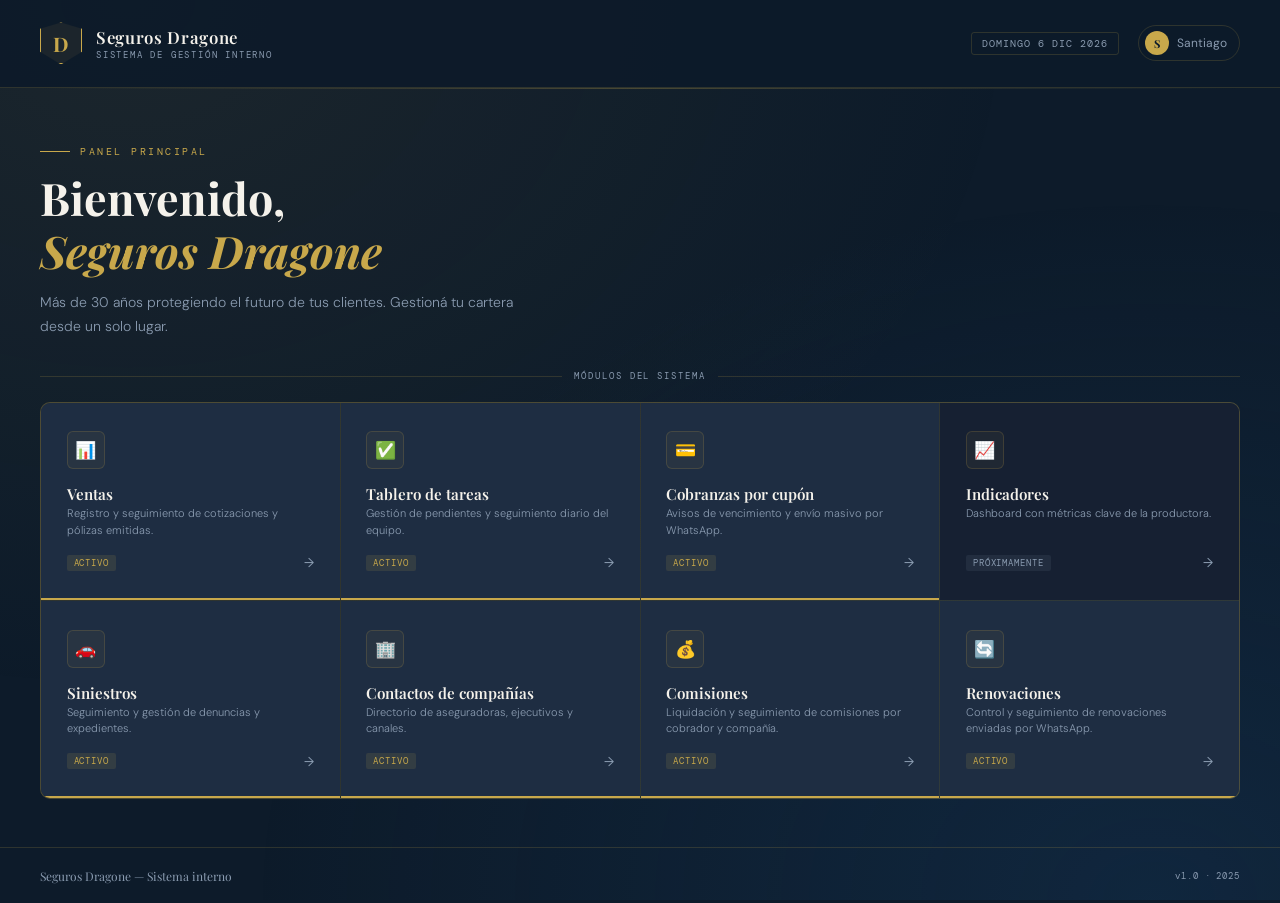
==== index.html @ 56fe0340 "Update index.html" ====
<!DOCTYPE html>
<html lang="es">
<head>
<meta charset="UTF-8">
<meta name="viewport" content="width=device-width, initial-scale=1.0">
<title>Seguros Dragone — Sistema de Gestión</title>
<link href="https://fonts.googleapis.com/css2?family=Playfair+Display:ital,wght@0,400;0,600;0,700;1,400&family=DM+Sans:wght@300;400;500&family=DM+Mono:wght@400;500&display=swap" rel="stylesheet">
<style>
  :root {
    --navy:    #0d1b2a;
    --navy2:   #162032;
    --navy3:   #1e2d42;
    --blue:    #1a4a7a;
    --gold:    #c8a84b;
    --gold2:   #e8c96b;
    --white:   #f5f2eb;
    --muted:   #8a9bb0;
    --border:  rgba(200,168,75,0.18);
    --serif:   'Playfair Display', Georgia, serif;
    --sans:    'DM Sans', sans-serif;
    --mono:    'DM Mono', monospace;
  }
  * { box-sizing: border-box; margin: 0; padding: 0; }
  body { background: var(--navy); color: var(--white); font-family: var(--sans); min-height: 100vh; overflow-x: hidden; }
  body::before {
    content: ''; position: fixed; inset: 0;
    background: radial-gradient(ellipse at 10% 0%, rgba(200,168,75,0.08) 0%, transparent 55%), radial-gradient(ellipse at 90% 100%, rgba(26,74,122,0.25) 0%, transparent 55%);
    pointer-events: none; z-index: 0;
  }
  header {
    position: relative; z-index: 10;
    padding: 1.4rem 2.5rem;
    border-bottom: 1px solid var(--border);
    display: flex; align-items: center; justify-content: space-between;
    background: rgba(13,27,42,0.95);
  }
  .brand { display: flex; align-items: center; gap: 14px; }
  .brand-shield {
    width: 42px; height: 42px;
    border: 1.5px solid var(--gold);
    clip-path: polygon(50% 0%, 100% 15%, 100% 70%, 50% 100%, 0% 70%, 0% 15%);
    background: rgba(200,168,75,0.08);
    display: flex; align-items: center; justify-content: center;
    font-family: var(--serif); font-size: 20px; font-weight: 700; color: var(--gold);
  }
  .brand-text h1 { font-family: var(--serif); font-size: 1.05rem; font-weight: 600; letter-spacing: 0.04em; color: var(--white); }
  .brand-text span { font-family: var(--mono); font-size: 9px; color: var(--muted); letter-spacing: 0.2em; text-transform: uppercase; display: block; margin-top: 1px; }
  .header-right { display: flex; align-items: center; gap: 1.2rem; }
  .date-tag { font-family: var(--mono); font-size: 10px; color: var(--muted); letter-spacing: 0.1em; border: 1px solid var(--border); padding: 4px 10px; border-radius: 3px; }
  .user-pill { display: flex; align-items: center; gap: 8px; padding: 5px 12px 5px 6px; border: 1px solid var(--border); border-radius: 20px; font-size: 12px; color: var(--muted); }
  .user-avatar { width: 24px; height: 24px; border-radius: 50%; background: var(--gold); color: var(--navy); font-family: var(--serif); font-size: 11px; font-weight: 700; display: flex; align-items: center; justify-content: center; }
  .divider { position: relative; z-index: 1; height: 1px; margin: 0 2.5rem; background: linear-gradient(90deg, transparent, var(--gold), transparent); opacity: 0.3; }
  .hero { position: relative; z-index: 1; padding: 3.5rem 2.5rem 2rem; }
  .hero-eyebrow { font-family: var(--mono); font-size: 10px; letter-spacing: 0.25em; text-transform: uppercase; color: var(--gold); margin-bottom: 0.8rem; display: flex; align-items: center; gap: 10px; }
  .hero-eyebrow::before { content: ''; display: inline-block; width: 30px; height: 1px; background: var(--gold); }
  .hero h2 { font-family: var(--serif); font-size: clamp(1.8rem, 3.5vw, 2.8rem); font-weight: 700; line-height: 1.2; color: var(--white); margin-bottom: 0.8rem; }
  .hero h2 em { font-style: italic; color: var(--gold); }
  .hero p { font-size: 14px; color: var(--muted); font-weight: 300; line-height: 1.7; max-width: 480px; }
  .stats-row { position: relative; z-index: 1; padding: 0 2.5rem 2.5rem; display: flex; gap: 2.5rem; align-items: center; }
  .stat { display: flex; align-items: baseline; gap: 6px; }
  .stat-val { font-family: var(--serif); font-size: 1.9rem; font-weight: 600; color: var(--gold); }
  .stat-lbl { font-size: 11px; color: var(--muted); font-weight: 300; }
  .stat-sep { width: 1px; height: 28px; background: var(--border); }
  .modules-wrap { position: relative; z-index: 1; padding: 0 2.5rem 3rem; }
  .section-bar { display: flex; align-items: center; gap: 12px; margin-bottom: 1.2rem; }
  .section-bar-line { flex: 1; height: 1px; background: var(--border); }
  .section-bar-label { font-family: var(--mono); font-size: 9px; letter-spacing: 0.22em; text-transform: uppercase; color: var(--muted); }
  .modules-grid { display: grid; grid-template-columns: repeat(4, 1fr); gap: 1px; background: var(--border); border: 1px solid var(--border); border-radius: 10px; overflow: hidden; }
  .mod { background: var(--navy2); padding: 1.8rem 1.6rem; text-decoration: none; color: inherit; display: flex; flex-direction: column; gap: 1rem; transition: background 0.2s; position: relative; overflow: hidden; cursor: pointer; animation: rise 0.5s ease both; }
  .mod:nth-child(1){animation-delay:.04s}.mod:nth-child(2){animation-delay:.09s}.mod:nth-child(3){animation-delay:.14s}.mod:nth-child(4){animation-delay:.19s}.mod:nth-child(5){animation-delay:.24s}.mod:nth-child(6){animation-delay:.29s}.mod:nth-child(7){animation-delay:.34s}.mod:nth-child(8){animation-delay:.39s}
  @keyframes rise { from{opacity:0;transform:translateY(14px)} to{opacity:1;transform:translateY(0)} }
  .mod::after { content:''; position:absolute; bottom:0; left:0; right:0; height:2px; background:var(--gold); transform:scaleX(0); transform-origin:left; transition:transform 0.22s ease; }
  .mod:hover { background: var(--navy3); }
  .mod:hover::after { transform: scaleX(1); }
  .mod.ready { background: var(--navy3); }
  .mod.ready::after { transform: scaleX(1); }
  .mod.soon { opacity: 0.5; cursor: default; }
  .mod.soon:hover { background: var(--navy2); }
  .mod.soon::after { display: none; }
  .mod-icon { width: 38px; height: 38px; border: 1px solid var(--border); border-radius: 6px; background: rgba(200,168,75,0.06); display: flex; align-items: center; justify-content: center; font-size: 17px; }
  .mod-name { font-family: var(--serif); font-size: .95rem; font-weight: 600; color: var(--white); line-height: 1.3; }
  .mod-desc { font-size: 11px; color: var(--muted); font-weight: 300; line-height: 1.5; }
  .mod-foot { display: flex; align-items: center; justify-content: space-between; margin-top: auto; }
  .mod-badge { font-family: var(--mono); font-size: 9px; letter-spacing: 0.1em; text-transform: uppercase; padding: 2px 7px; border-radius: 2px; }
  .badge-live { background: rgba(200,168,75,0.12); color: var(--gold); }
  .badge-soon { background: rgba(138,155,176,0.1); color: var(--muted); }
  .mod-arrow { font-size: 13px; color: var(--muted); transition: transform 0.18s, color 0.18s; }
  .mod:hover .mod-arrow { transform: translateX(4px); color: var(--gold); }
  footer { position: relative; z-index: 1; padding: 1.2rem 2.5rem; border-top: 1px solid var(--border); display: flex; align-items: center; justify-content: space-between; }
  .footer-brand { font-family: var(--serif); font-size: 12px; color: var(--muted); }
  .footer-ver { font-family: var(--mono); font-size: 9px; color: var(--muted); letter-spacing:.1em; }
  @media(max-width:900px){ header,.hero,.stats-row,.modules-wrap,footer{padding-left:1.2rem;padding-right:1.2rem;} .modules-grid{grid-template-columns:repeat(2,1fr);} }
  @media(max-width:500px){ .modules-grid{grid-template-columns:1fr;} .stats-row{flex-wrap:wrap;gap:1rem;} }
</style>
</head>
<body>

<header>
  <div class="brand">
    <div class="brand-shield">D</div>
    <div class="brand-text">
      <h1>Seguros Dragone</h1>
      <span>Sistema de gestión interno</span>
    </div>
  </div>
  <div class="header-right">
    <span class="date-tag" id="fecha-hoy"></span>
    <div class="user-pill">
      <div class="user-avatar">S</div>
      Santiago
    </div>
  </div>
</header>

<div class="divider"></div>

<div class="hero">
  <div class="hero-eyebrow">Panel principal</div>
  <h2>Bienvenido,<br><em>Seguros Dragone</em></h2>
  <p>Más de 30 años protegiendo el futuro de tus clientes. Gestioná tu cartera desde un solo lugar.</p>
</div>

<div class="modules-wrap">
  <div class="section-bar">
    <div class="section-bar-line"></div>
    <div class="section-bar-label">Módulos del sistema</div>
    <div class="section-bar-line"></div>
  </div>
  <div class="modules-grid">

   <a class="mod ready" href="ventas.html">
      <div class="mod-icon">📊</div>
      <div><div class="mod-name">Ventas</div><div class="mod-desc">Registro y seguimiento de cotizaciones y pólizas emitidas.</div></div>
      <div class="mod-foot"><span class="mod-badge badge-live">Activo</span><span class="mod-arrow">→</span></div>
    </a>

  <a class="mod ready" href="tareas.html">
      <div class="mod-icon">✅</div>
      <div><div class="mod-name">Tablero de tareas</div><div class="mod-desc">Gestión de pendientes y seguimiento diario del equipo.</div></div>
      <div class="mod-foot"><span class="mod-badge badge-live">Activo</span><span class="mod-arrow">→</span></div>
    </a>

    <a class="mod ready" href="gestion_polizas.html">
      <div class="mod-icon">💳</div>
      <div><div class="mod-name">Cobranzas por cupón</div><div class="mod-desc">Avisos de vencimiento y envío masivo por WhatsApp.</div></div>
      <div class="mod-foot"><span class="mod-badge badge-live">Activo</span><span class="mod-arrow">→</span></div>
    </a>

    <a class="mod soon" href="#">
      <div class="mod-icon">📈</div>
      <div><div class="mod-name">Indicadores</div><div class="mod-desc">Dashboard con métricas clave de la productora.</div></div>
      <div class="mod-foot"><span class="mod-badge badge-soon">Próximamente</span><span class="mod-arrow">→</span></div>
    </a>

    <a class="mod ready" href="siniestros.html">
  <div class="mod-icon">🚗</div>
  <div><div class="mod-name">Siniestros</div><div class="mod-desc">Seguimiento y gestión de denuncias y expedientes.</div></div>
  <div class="mod-foot"><span class="mod-badge badge-live">Activo</span><span class="mod-arrow">→</span></div>
</a>
      

    <a class="mod ready" href="contactos.html">
      <div class="mod-icon">🏢</div>
      <div><div class="mod-name">Contactos de compañías</div><div class="mod-desc">Directorio de aseguradoras, ejecutivos y canales.</div></div>
      <div class="mod-foot"><span class="mod-badge badge-live">Activo</span><span class="mod-arrow">→</span></div>
    </a>

   <a class="mod ready" href="comisiones.html">
      <div class="mod-icon">💰</div>
      <div><div class="mod-name">Comisiones</div><div class="mod-desc">Liquidación y seguimiento de comisiones por cobrador y compañía.</div></div>
      <div class="mod-foot"><span class="mod-badge badge-live">Activo</span><span class="mod-arrow">→</span></div>
    </a>

 <a class="mod ready" href="renovaciones.html">
      <div class="mod-icon">🔄</div>
      <div><div class="mod-name">Renovaciones</div><div class="mod-desc">Control y seguimiento de renovaciones enviadas por WhatsApp.</div></div>
      <div class="mod-foot"><span class="mod-badge badge-live">Activo</span><span class="mod-arrow">→</span></div>
    </a>

  </div>
</div>

<footer>
  <span class="footer-brand">Seguros Dragone — Sistema interno</span>
  <span class="footer-ver">v1.0 · 2025</span>
</footer>

<script>
  const d = new Date();
  const dias = ['Domingo','Lunes','Martes','Miércoles','Jueves','Viernes','Sábado'];
  const meses = ['ENE','FEB','MAR','ABR','MAY','JUN','JUL','AGO','SEP','OCT','NOV','DIC'];
  document.getElementById('fecha-hoy').textContent = dias[d.getDay()].toUpperCase() + ' ' + d.getDate() + ' ' + meses[d.getMonth()] + ' ' + d.getFullYear();
</script>
</body>
</html>
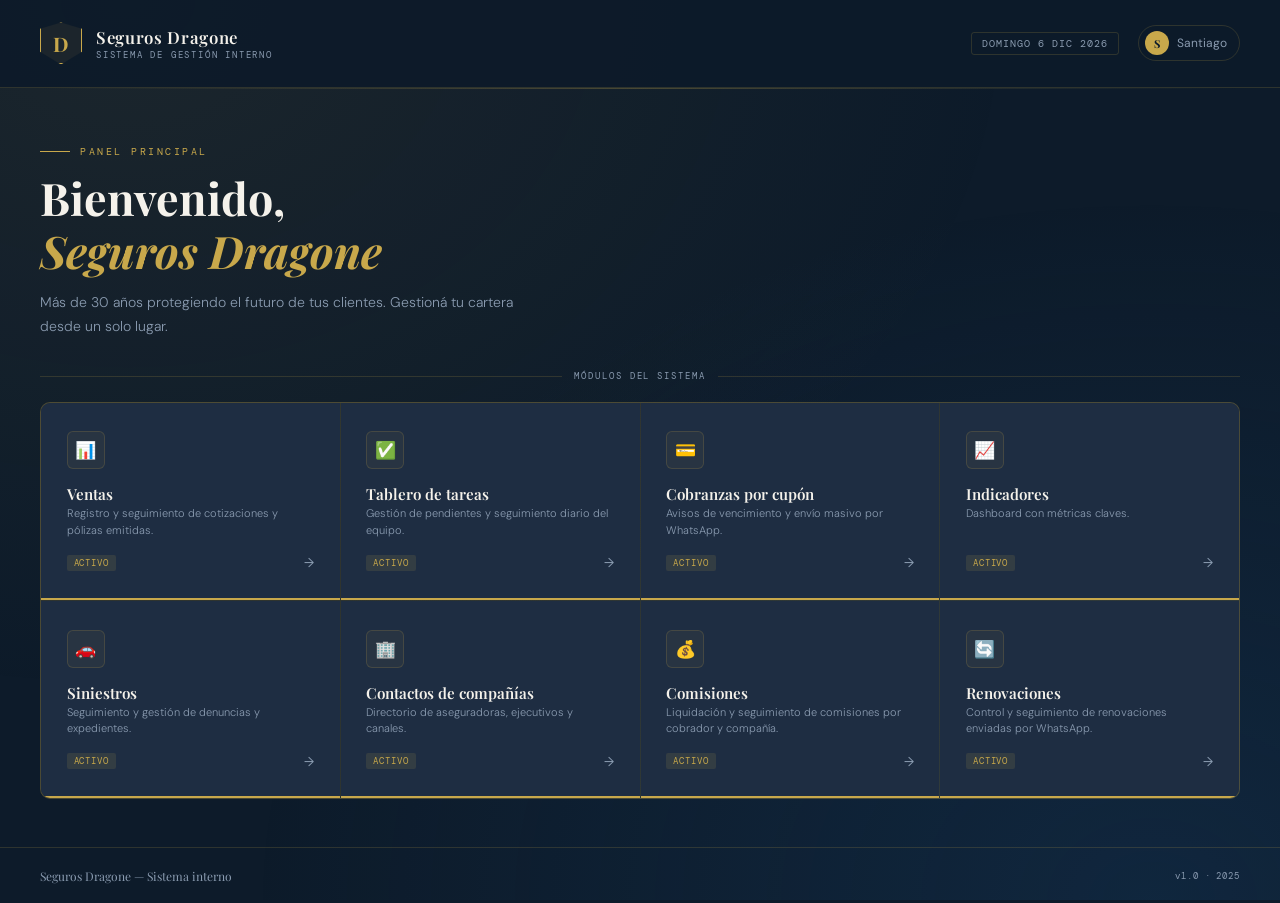
==== commit 2b62af7f: "Update index.html" ====
--- a/index.html
+++ b/index.html
@@ -146,11 +146,11 @@
       <div class="mod-foot"><span class="mod-badge badge-live">Activo</span><span class="mod-arrow">→</span></div>
     </a>
 
-    <a class="mod soon" href="#">
-      <div class="mod-icon">📈</div>
-      <div><div class="mod-name">Indicadores</div><div class="mod-desc">Dashboard con métricas clave de la productora.</div></div>
-      <div class="mod-foot"><span class="mod-badge badge-soon">Próximamente</span><span class="mod-arrow">→</span></div>
-    </a>
+    <a class="mod ready" href="indicadores.html">
+  <div class="mod-icon">📈</div>
+  <div><div class="mod-name">Indicadores</div><div class="mod-desc">Dashboard con métricas claves.</div></div>
+  <div class="mod-foot"><span class="mod-badge badge-live">Activo</span><span class="mod-arrow">→</span></div>
+</a>
 
     <a class="mod ready" href="siniestros.html">
   <div class="mod-icon">🚗</div>
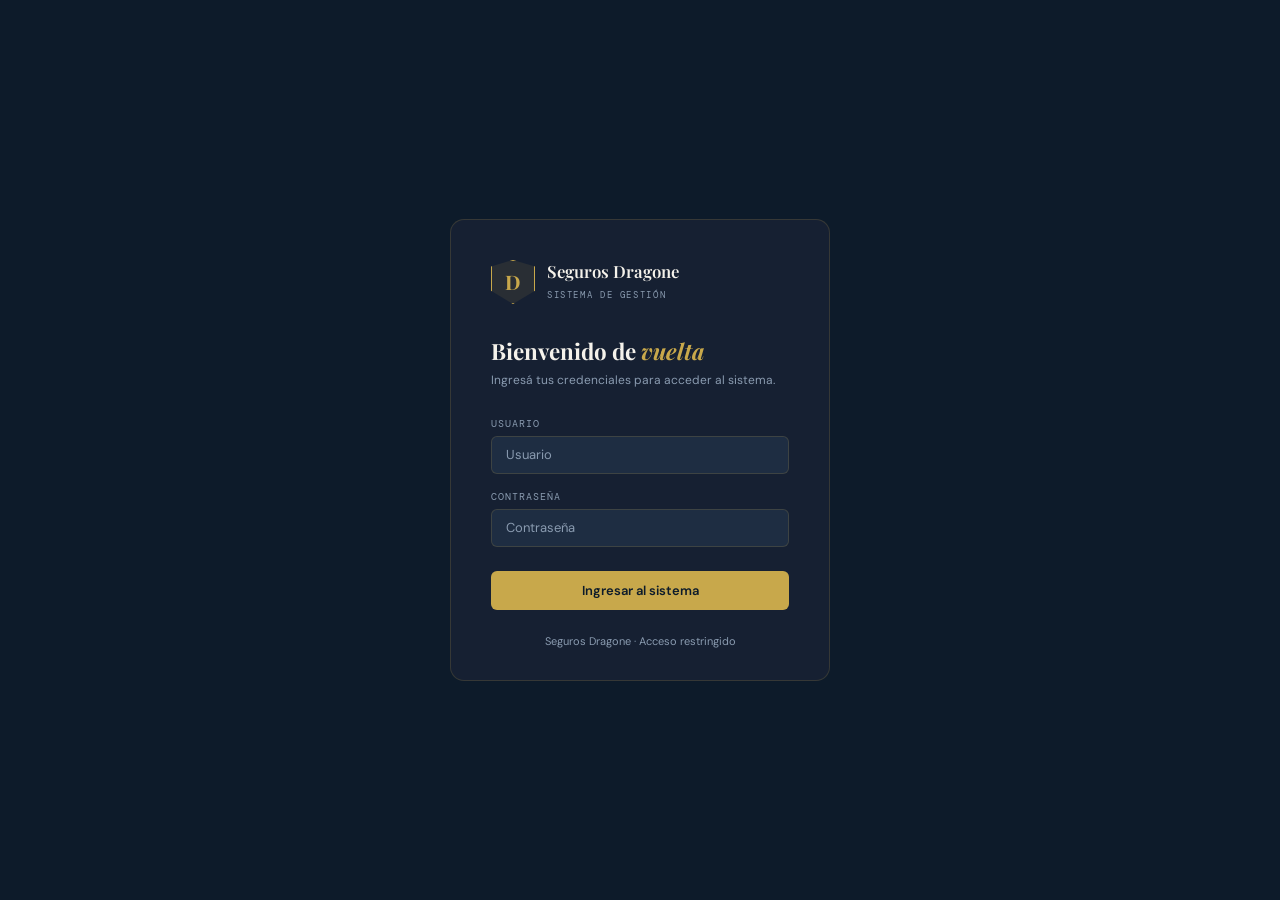
==== commit 5f08ac5f: "Add files via upload" ====
--- a/index.html
+++ b/index.html
@@ -7,189 +7,272 @@
 <link href="https://fonts.googleapis.com/css2?family=Playfair+Display:ital,wght@0,400;0,600;0,700;1,400&family=DM+Sans:wght@300;400;500&family=DM+Mono:wght@400;500&display=swap" rel="stylesheet">
 <style>
   :root {
-    --navy:    #0d1b2a;
-    --navy2:   #162032;
-    --navy3:   #1e2d42;
-    --blue:    #1a4a7a;
-    --gold:    #c8a84b;
-    --gold2:   #e8c96b;
-    --white:   #f5f2eb;
-    --muted:   #8a9bb0;
-    --border:  rgba(200,168,75,0.18);
-    --serif:   'Playfair Display', Georgia, serif;
-    --sans:    'DM Sans', sans-serif;
-    --mono:    'DM Mono', monospace;
-  }
-  * { box-sizing: border-box; margin: 0; padding: 0; }
-  body { background: var(--navy); color: var(--white); font-family: var(--sans); min-height: 100vh; overflow-x: hidden; }
-  body::before {
-    content: ''; position: fixed; inset: 0;
-    background: radial-gradient(ellipse at 10% 0%, rgba(200,168,75,0.08) 0%, transparent 55%), radial-gradient(ellipse at 90% 100%, rgba(26,74,122,0.25) 0%, transparent 55%);
-    pointer-events: none; z-index: 0;
-  }
-  header {
-    position: relative; z-index: 10;
-    padding: 1.4rem 2.5rem;
-    border-bottom: 1px solid var(--border);
-    display: flex; align-items: center; justify-content: space-between;
-    background: rgba(13,27,42,0.95);
-  }
-  .brand { display: flex; align-items: center; gap: 14px; }
-  .brand-shield {
-    width: 42px; height: 42px;
-    border: 1.5px solid var(--gold);
-    clip-path: polygon(50% 0%, 100% 15%, 100% 70%, 50% 100%, 0% 70%, 0% 15%);
-    background: rgba(200,168,75,0.08);
-    display: flex; align-items: center; justify-content: center;
-    font-family: var(--serif); font-size: 20px; font-weight: 700; color: var(--gold);
-  }
-  .brand-text h1 { font-family: var(--serif); font-size: 1.05rem; font-weight: 600; letter-spacing: 0.04em; color: var(--white); }
-  .brand-text span { font-family: var(--mono); font-size: 9px; color: var(--muted); letter-spacing: 0.2em; text-transform: uppercase; display: block; margin-top: 1px; }
-  .header-right { display: flex; align-items: center; gap: 1.2rem; }
-  .date-tag { font-family: var(--mono); font-size: 10px; color: var(--muted); letter-spacing: 0.1em; border: 1px solid var(--border); padding: 4px 10px; border-radius: 3px; }
-  .user-pill { display: flex; align-items: center; gap: 8px; padding: 5px 12px 5px 6px; border: 1px solid var(--border); border-radius: 20px; font-size: 12px; color: var(--muted); }
-  .user-avatar { width: 24px; height: 24px; border-radius: 50%; background: var(--gold); color: var(--navy); font-family: var(--serif); font-size: 11px; font-weight: 700; display: flex; align-items: center; justify-content: center; }
-  .divider { position: relative; z-index: 1; height: 1px; margin: 0 2.5rem; background: linear-gradient(90deg, transparent, var(--gold), transparent); opacity: 0.3; }
-  .hero { position: relative; z-index: 1; padding: 3.5rem 2.5rem 2rem; }
-  .hero-eyebrow { font-family: var(--mono); font-size: 10px; letter-spacing: 0.25em; text-transform: uppercase; color: var(--gold); margin-bottom: 0.8rem; display: flex; align-items: center; gap: 10px; }
-  .hero-eyebrow::before { content: ''; display: inline-block; width: 30px; height: 1px; background: var(--gold); }
-  .hero h2 { font-family: var(--serif); font-size: clamp(1.8rem, 3.5vw, 2.8rem); font-weight: 700; line-height: 1.2; color: var(--white); margin-bottom: 0.8rem; }
-  .hero h2 em { font-style: italic; color: var(--gold); }
-  .hero p { font-size: 14px; color: var(--muted); font-weight: 300; line-height: 1.7; max-width: 480px; }
-  .stats-row { position: relative; z-index: 1; padding: 0 2.5rem 2.5rem; display: flex; gap: 2.5rem; align-items: center; }
-  .stat { display: flex; align-items: baseline; gap: 6px; }
-  .stat-val { font-family: var(--serif); font-size: 1.9rem; font-weight: 600; color: var(--gold); }
-  .stat-lbl { font-size: 11px; color: var(--muted); font-weight: 300; }
-  .stat-sep { width: 1px; height: 28px; background: var(--border); }
-  .modules-wrap { position: relative; z-index: 1; padding: 0 2.5rem 3rem; }
-  .section-bar { display: flex; align-items: center; gap: 12px; margin-bottom: 1.2rem; }
-  .section-bar-line { flex: 1; height: 1px; background: var(--border); }
-  .section-bar-label { font-family: var(--mono); font-size: 9px; letter-spacing: 0.22em; text-transform: uppercase; color: var(--muted); }
-  .modules-grid { display: grid; grid-template-columns: repeat(4, 1fr); gap: 1px; background: var(--border); border: 1px solid var(--border); border-radius: 10px; overflow: hidden; }
-  .mod { background: var(--navy2); padding: 1.8rem 1.6rem; text-decoration: none; color: inherit; display: flex; flex-direction: column; gap: 1rem; transition: background 0.2s; position: relative; overflow: hidden; cursor: pointer; animation: rise 0.5s ease both; }
+    --navy:#0d1b2a;--navy2:#162032;--navy3:#1e2d42;--blue:#1a4a7a;
+    --gold:#c8a84b;--gold2:#e8c96b;--white:#f5f2eb;--muted:#8a9bb0;
+    --border:rgba(200,168,75,0.18);--danger:#e05555;
+    --serif:'Playfair Display',Georgia,serif;--sans:'DM Sans',sans-serif;--mono:'DM Mono',monospace;
+  }
+  *{box-sizing:border-box;margin:0;padding:0;}
+  body{background:var(--navy);color:var(--white);font-family:var(--sans);min-height:100vh;overflow-x:hidden;}
+  body::before{content:'';position:fixed;inset:0;background:radial-gradient(ellipse at 10% 0%,rgba(200,168,75,0.08) 0%,transparent 55%),radial-gradient(ellipse at 90% 100%,rgba(26,74,122,0.25) 0%,transparent 55%);pointer-events:none;z-index:0;}
+
+  /* ── LOGIN ── */
+  #login-screen {
+    position:fixed;inset:0;z-index:1000;
+    background:var(--navy);
+    display:flex;align-items:center;justify-content:center;padding:1rem;
+  }
+  .login-card {
+    background:var(--navy2);border:1px solid var(--border);border-radius:14px;
+    padding:2.5rem 2.5rem 2rem;width:100%;max-width:380px;
+    animation:fadeUp .4s ease;
+  }
+  @keyframes fadeUp{from{opacity:0;transform:translateY(16px)}to{opacity:1;transform:translateY(0)}}
+  .login-logo{display:flex;align-items:center;gap:12px;margin-bottom:2rem;}
+  .login-shield{width:44px;height:44px;clip-path:polygon(50% 0%,100% 15%,100% 70%,50% 100%,0% 70%,0% 15%);background:rgba(200,168,75,0.1);border:1.5px solid var(--gold);display:flex;align-items:center;justify-content:center;font-family:var(--serif);font-size:20px;font-weight:700;color:var(--gold);}
+  .login-brand h1{font-family:var(--serif);font-size:1.05rem;font-weight:600;color:var(--white);}
+  .login-brand span{font-family:var(--mono);font-size:9px;color:var(--muted);letter-spacing:.18em;text-transform:uppercase;}
+  .login-title{font-family:var(--serif);font-size:1.4rem;font-weight:700;color:var(--white);margin-bottom:.4rem;}
+  .login-title em{font-style:italic;color:var(--gold);}
+  .login-sub{font-size:12px;color:var(--muted);margin-bottom:1.8rem;}
+  .login-group{display:flex;flex-direction:column;gap:.35rem;margin-bottom:1rem;}
+  .login-group label{font-family:var(--mono);font-size:10px;color:var(--muted);letter-spacing:.1em;text-transform:uppercase;}
+  .login-group input{background:var(--navy3);border:1px solid var(--border);color:var(--white);padding:.6rem .9rem;border-radius:6px;font-family:var(--sans);font-size:13px;outline:none;transition:border-color .2s;width:100%;}
+  .login-group input:focus{border-color:var(--gold);}
+  .login-group input::placeholder{color:var(--muted);}
+  .login-error{font-size:12px;color:var(--danger);margin-bottom:.8rem;display:none;padding:.5rem .8rem;background:rgba(224,85,85,0.08);border:1px solid rgba(224,85,85,0.2);border-radius:4px;}
+  .login-error.show{display:block;}
+  .btn-login{width:100%;padding:.7rem;border-radius:6px;border:none;background:var(--gold);color:var(--navy);font-family:var(--sans);font-size:13px;font-weight:600;cursor:pointer;transition:background .15s;margin-top:.5rem;}
+  .btn-login:hover{background:var(--gold2);}
+  .btn-login:disabled{opacity:.6;cursor:default;}
+  .login-footer{text-align:center;margin-top:1.5rem;font-size:11px;color:var(--muted);}
+
+  /* ── SISTEMA ── */
+  #sistema{display:none;}
+  header{position:relative;z-index:10;padding:1.4rem 2.5rem;border-bottom:1px solid var(--border);display:flex;align-items:center;justify-content:space-between;background:rgba(13,27,42,0.95);}
+  .brand{display:flex;align-items:center;gap:14px;}
+  .brand-shield{width:42px;height:42px;border:1.5px solid var(--gold);clip-path:polygon(50% 0%,100% 15%,100% 70%,50% 100%,0% 70%,0% 15%);background:rgba(200,168,75,0.08);display:flex;align-items:center;justify-content:center;font-family:var(--serif);font-size:20px;font-weight:700;color:var(--gold);}
+  .brand-text h1{font-family:var(--serif);font-size:1.05rem;font-weight:600;letter-spacing:0.04em;color:var(--white);}
+  .brand-text span{font-family:var(--mono);font-size:9px;color:var(--muted);letter-spacing:0.2em;text-transform:uppercase;display:block;margin-top:1px;}
+  .header-right{display:flex;align-items:center;gap:1.2rem;}
+  .date-tag{font-family:var(--mono);font-size:10px;color:var(--muted);letter-spacing:0.1em;border:1px solid var(--border);padding:4px 10px;border-radius:3px;}
+  .user-pill{display:flex;align-items:center;gap:8px;padding:5px 12px 5px 6px;border:1px solid var(--border);border-radius:20px;font-size:12px;color:var(--muted);}
+  .user-avatar{width:24px;height:24px;border-radius:50%;background:var(--gold);color:var(--navy);font-family:var(--serif);font-size:11px;font-weight:700;display:flex;align-items:center;justify-content:center;}
+  .btn-logout{font-family:var(--mono);font-size:9px;letter-spacing:.1em;text-transform:uppercase;color:var(--muted);border:1px solid var(--border);padding:4px 10px;border-radius:3px;background:transparent;cursor:pointer;transition:all .15s;}
+  .btn-logout:hover{color:var(--danger);border-color:var(--danger);}
+  .divider{position:relative;z-index:1;height:1px;margin:0 2.5rem;background:linear-gradient(90deg,transparent,var(--gold),transparent);opacity:0.3;}
+  .hero{position:relative;z-index:1;padding:3.5rem 2.5rem 2rem;}
+  .hero-eyebrow{font-family:var(--mono);font-size:10px;letter-spacing:0.25em;text-transform:uppercase;color:var(--gold);margin-bottom:0.8rem;display:flex;align-items:center;gap:10px;}
+  .hero-eyebrow::before{content:'';display:inline-block;width:30px;height:1px;background:var(--gold);}
+  .hero h2{font-family:var(--serif);font-size:clamp(1.8rem,3.5vw,2.8rem);font-weight:700;line-height:1.2;color:var(--white);margin-bottom:0.8rem;}
+  .hero h2 em{font-style:italic;color:var(--gold);}
+  .hero p{font-size:14px;color:var(--muted);font-weight:300;line-height:1.7;max-width:480px;}
+  .modules-wrap{position:relative;z-index:1;padding:0 2.5rem 3rem;}
+  .section-bar{display:flex;align-items:center;gap:12px;margin-bottom:1.2rem;}
+  .section-bar-line{flex:1;height:1px;background:var(--border);}
+  .section-bar-label{font-family:var(--mono);font-size:9px;letter-spacing:0.22em;text-transform:uppercase;color:var(--muted);}
+  .modules-grid{display:grid;grid-template-columns:repeat(4,1fr);gap:1px;background:var(--border);border:1px solid var(--border);border-radius:10px;overflow:hidden;}
+  .mod{background:var(--navy2);padding:1.8rem 1.6rem;text-decoration:none;color:inherit;display:flex;flex-direction:column;gap:1rem;transition:background 0.2s;position:relative;overflow:hidden;cursor:pointer;animation:rise 0.5s ease both;}
   .mod:nth-child(1){animation-delay:.04s}.mod:nth-child(2){animation-delay:.09s}.mod:nth-child(3){animation-delay:.14s}.mod:nth-child(4){animation-delay:.19s}.mod:nth-child(5){animation-delay:.24s}.mod:nth-child(6){animation-delay:.29s}.mod:nth-child(7){animation-delay:.34s}.mod:nth-child(8){animation-delay:.39s}
-  @keyframes rise { from{opacity:0;transform:translateY(14px)} to{opacity:1;transform:translateY(0)} }
-  .mod::after { content:''; position:absolute; bottom:0; left:0; right:0; height:2px; background:var(--gold); transform:scaleX(0); transform-origin:left; transition:transform 0.22s ease; }
-  .mod:hover { background: var(--navy3); }
-  .mod:hover::after { transform: scaleX(1); }
-  .mod.ready { background: var(--navy3); }
-  .mod.ready::after { transform: scaleX(1); }
-  .mod.soon { opacity: 0.5; cursor: default; }
-  .mod.soon:hover { background: var(--navy2); }
-  .mod.soon::after { display: none; }
-  .mod-icon { width: 38px; height: 38px; border: 1px solid var(--border); border-radius: 6px; background: rgba(200,168,75,0.06); display: flex; align-items: center; justify-content: center; font-size: 17px; }
-  .mod-name { font-family: var(--serif); font-size: .95rem; font-weight: 600; color: var(--white); line-height: 1.3; }
-  .mod-desc { font-size: 11px; color: var(--muted); font-weight: 300; line-height: 1.5; }
-  .mod-foot { display: flex; align-items: center; justify-content: space-between; margin-top: auto; }
-  .mod-badge { font-family: var(--mono); font-size: 9px; letter-spacing: 0.1em; text-transform: uppercase; padding: 2px 7px; border-radius: 2px; }
-  .badge-live { background: rgba(200,168,75,0.12); color: var(--gold); }
-  .badge-soon { background: rgba(138,155,176,0.1); color: var(--muted); }
-  .mod-arrow { font-size: 13px; color: var(--muted); transition: transform 0.18s, color 0.18s; }
-  .mod:hover .mod-arrow { transform: translateX(4px); color: var(--gold); }
-  footer { position: relative; z-index: 1; padding: 1.2rem 2.5rem; border-top: 1px solid var(--border); display: flex; align-items: center; justify-content: space-between; }
-  .footer-brand { font-family: var(--serif); font-size: 12px; color: var(--muted); }
-  .footer-ver { font-family: var(--mono); font-size: 9px; color: var(--muted); letter-spacing:.1em; }
-  @media(max-width:900px){ header,.hero,.stats-row,.modules-wrap,footer{padding-left:1.2rem;padding-right:1.2rem;} .modules-grid{grid-template-columns:repeat(2,1fr);} }
-  @media(max-width:500px){ .modules-grid{grid-template-columns:1fr;} .stats-row{flex-wrap:wrap;gap:1rem;} }
+  @keyframes rise{from{opacity:0;transform:translateY(14px)}to{opacity:1;transform:translateY(0)}}
+  .mod::after{content:'';position:absolute;bottom:0;left:0;right:0;height:2px;background:var(--gold);transform:scaleX(0);transform-origin:left;transition:transform 0.22s ease;}
+  .mod:hover{background:var(--navy3);}
+  .mod:hover::after{transform:scaleX(1);}
+  .mod.ready{background:var(--navy3);}
+  .mod.ready::after{transform:scaleX(1);}
+  .mod.soon{opacity:0.5;cursor:default;}
+  .mod.soon:hover{background:var(--navy2);}
+  .mod.soon::after{display:none;}
+  .mod-icon{width:38px;height:38px;border:1px solid var(--border);border-radius:6px;background:rgba(200,168,75,0.06);display:flex;align-items:center;justify-content:center;font-size:17px;}
+  .mod-name{font-family:var(--serif);font-size:.95rem;font-weight:600;color:var(--white);line-height:1.3;}
+  .mod-desc{font-size:11px;color:var(--muted);font-weight:300;line-height:1.5;}
+  .mod-foot{display:flex;align-items:center;justify-content:space-between;margin-top:auto;}
+  .mod-badge{font-family:var(--mono);font-size:9px;letter-spacing:0.1em;text-transform:uppercase;padding:2px 7px;border-radius:2px;}
+  .badge-live{background:rgba(200,168,75,0.12);color:var(--gold);}
+  .badge-soon{background:rgba(138,155,176,0.1);color:var(--muted);}
+  .mod-arrow{font-size:13px;color:var(--muted);transition:transform 0.18s,color 0.18s;}
+  .mod:hover .mod-arrow{transform:translateX(4px);color:var(--gold);}
+  footer{position:relative;z-index:1;padding:1.2rem 2.5rem;border-top:1px solid var(--border);display:flex;align-items:center;justify-content:space-between;}
+  .footer-brand{font-family:var(--serif);font-size:12px;color:var(--muted);}
+  .footer-ver{font-family:var(--mono);font-size:9px;color:var(--muted);letter-spacing:.1em;}
+  @media(max-width:900px){header,.hero,.modules-wrap,footer{padding-left:1.2rem;padding-right:1.2rem;}.modules-grid{grid-template-columns:repeat(2,1fr);}}
+  @media(max-width:500px){.modules-grid{grid-template-columns:1fr;}}
 </style>
 </head>
 <body>
 
-<header>
-  <div class="brand">
-    <div class="brand-shield">D</div>
-    <div class="brand-text">
-      <h1>Seguros Dragone</h1>
-      <span>Sistema de gestión interno</span>
-    </div>
-  </div>
-  <div class="header-right">
-    <span class="date-tag" id="fecha-hoy"></span>
-    <div class="user-pill">
-      <div class="user-avatar">S</div>
-      Santiago
-    </div>
-  </div>
-</header>
-
-<div class="divider"></div>
-
-<div class="hero">
-  <div class="hero-eyebrow">Panel principal</div>
-  <h2>Bienvenido,<br><em>Seguros Dragone</em></h2>
-  <p>Más de 30 años protegiendo el futuro de tus clientes. Gestioná tu cartera desde un solo lugar.</p>
-</div>
-
-<div class="modules-wrap">
-  <div class="section-bar">
-    <div class="section-bar-line"></div>
-    <div class="section-bar-label">Módulos del sistema</div>
-    <div class="section-bar-line"></div>
-  </div>
-  <div class="modules-grid">
-
-   <a class="mod ready" href="ventas.html">
-      <div class="mod-icon">📊</div>
-      <div><div class="mod-name">Ventas</div><div class="mod-desc">Registro y seguimiento de cotizaciones y pólizas emitidas.</div></div>
-      <div class="mod-foot"><span class="mod-badge badge-live">Activo</span><span class="mod-arrow">→</span></div>
-    </a>
-
-  <a class="mod ready" href="tareas.html">
-      <div class="mod-icon">✅</div>
-      <div><div class="mod-name">Tablero de tareas</div><div class="mod-desc">Gestión de pendientes y seguimiento diario del equipo.</div></div>
-      <div class="mod-foot"><span class="mod-badge badge-live">Activo</span><span class="mod-arrow">→</span></div>
-    </a>
-
-    <a class="mod ready" href="gestion_polizas.html">
-      <div class="mod-icon">💳</div>
-      <div><div class="mod-name">Cobranzas por cupón</div><div class="mod-desc">Avisos de vencimiento y envío masivo por WhatsApp.</div></div>
-      <div class="mod-foot"><span class="mod-badge badge-live">Activo</span><span class="mod-arrow">→</span></div>
-    </a>
-
-    <a class="mod ready" href="indicadores.html">
-  <div class="mod-icon">📈</div>
-  <div><div class="mod-name">Indicadores</div><div class="mod-desc">Dashboard con métricas claves.</div></div>
-  <div class="mod-foot"><span class="mod-badge badge-live">Activo</span><span class="mod-arrow">→</span></div>
-</a>
-
-    <a class="mod ready" href="siniestros.html">
-  <div class="mod-icon">🚗</div>
-  <div><div class="mod-name">Siniestros</div><div class="mod-desc">Seguimiento y gestión de denuncias y expedientes.</div></div>
-  <div class="mod-foot"><span class="mod-badge badge-live">Activo</span><span class="mod-arrow">→</span></div>
-</a>
-      
-
-    <a class="mod ready" href="contactos.html">
-      <div class="mod-icon">🏢</div>
-      <div><div class="mod-name">Contactos de compañías</div><div class="mod-desc">Directorio de aseguradoras, ejecutivos y canales.</div></div>
-      <div class="mod-foot"><span class="mod-badge badge-live">Activo</span><span class="mod-arrow">→</span></div>
-    </a>
-
-   <a class="mod ready" href="comisiones.html">
-      <div class="mod-icon">💰</div>
-      <div><div class="mod-name">Comisiones</div><div class="mod-desc">Liquidación y seguimiento de comisiones por cobrador y compañía.</div></div>
-      <div class="mod-foot"><span class="mod-badge badge-live">Activo</span><span class="mod-arrow">→</span></div>
-    </a>
-
- <a class="mod ready" href="renovaciones.html">
-      <div class="mod-icon">🔄</div>
-      <div><div class="mod-name">Renovaciones</div><div class="mod-desc">Control y seguimiento de renovaciones enviadas por WhatsApp.</div></div>
-      <div class="mod-foot"><span class="mod-badge badge-live">Activo</span><span class="mod-arrow">→</span></div>
-    </a>
-
+<!-- PANTALLA DE LOGIN -->
+<div id="login-screen">
+  <div class="login-card">
+    <div class="login-logo">
+      <div class="login-shield">D</div>
+      <div class="login-brand">
+        <h1>Seguros Dragone</h1>
+        <span>Sistema de gestión</span>
+      </div>
+    </div>
+    <div class="login-title">Bienvenido de <em>vuelta</em></div>
+    <div class="login-sub">Ingresá tus credenciales para acceder al sistema.</div>
+    <div class="login-group">
+      <label>Usuario</label>
+      <input type="text" id="login-user" placeholder="Usuario" autocomplete="username">
+    </div>
+    <div class="login-group">
+      <label>Contraseña</label>
+      <input type="password" id="login-pass" placeholder="Contraseña" autocomplete="current-password">
+    </div>
+    <div class="login-error" id="login-error">Usuario o contraseña incorrectos.</div>
+    <button class="btn-login" id="btn-login" onclick="intentarLogin()">Ingresar al sistema</button>
+    <div class="login-footer">Seguros Dragone · Acceso restringido</div>
   </div>
 </div>
 
-<footer>
-  <span class="footer-brand">Seguros Dragone — Sistema interno</span>
-  <span class="footer-ver">v1.0 · 2025</span>
-</footer>
+<!-- SISTEMA PRINCIPAL -->
+<div id="sistema">
+  <header>
+    <div class="brand">
+      <div class="brand-shield">D</div>
+      <div class="brand-text"><h1>Seguros Dragone</h1><span>Sistema de gestión interno</span></div>
+    </div>
+    <div class="header-right">
+      <span class="date-tag" id="fecha-hoy"></span>
+      <div class="user-pill"><div class="user-avatar">E</div>Equipo Dragone</div>
+      <button class="btn-logout" onclick="cerrarSesion()">Salir</button>
+    </div>
+  </header>
+
+  <div class="divider"></div>
+
+  <div class="hero">
+    <div class="hero-eyebrow">Panel principal</div>
+    <h2>Bienvenido,<br><em>Seguros Dragone</em></h2>
+    <p>Más de 30 años protegiendo el futuro de tus clientes. Gestioná tu cartera desde un solo lugar.</p>
+  </div>
+
+  <div class="modules-wrap">
+    <div class="section-bar">
+      <div class="section-bar-line"></div>
+      <div class="section-bar-label">Módulos del sistema</div>
+      <div class="section-bar-line"></div>
+    </div>
+    <div class="modules-grid">
+
+      <a class="mod ready" href="ventas.html">
+        <div class="mod-icon">📊</div>
+        <div><div class="mod-name">Ventas</div><div class="mod-desc">Registro y seguimiento de cotizaciones y pólizas emitidas.</div></div>
+        <div class="mod-foot"><span class="mod-badge badge-live">Activo</span><span class="mod-arrow">→</span></div>
+      </a>
+
+      <a class="mod ready" href="tareas.html">
+        <div class="mod-icon">✅</div>
+        <div><div class="mod-name">Tablero de tareas</div><div class="mod-desc">Gestión de pendientes y seguimiento diario del equipo.</div></div>
+        <div class="mod-foot"><span class="mod-badge badge-live">Activo</span><span class="mod-arrow">→</span></div>
+      </a>
+
+      <a class="mod ready" href="gestion_polizas.html">
+        <div class="mod-icon">💳</div>
+        <div><div class="mod-name">Cobranzas por cupón</div><div class="mod-desc">Avisos de vencimiento y envío masivo por WhatsApp.</div></div>
+        <div class="mod-foot"><span class="mod-badge badge-live">Activo</span><span class="mod-arrow">→</span></div>
+      </a>
+
+      <a class="mod ready" href="indicadores.html">
+        <div class="mod-icon">📈</div>
+        <div><div class="mod-name">Indicadores</div><div class="mod-desc">Dashboard con métricas clave de la productora.</div></div>
+        <div class="mod-foot"><span class="mod-badge badge-live">Activo</span><span class="mod-arrow">→</span></div>
+      </a>
+
+      <a class="mod ready" href="siniestros.html">
+        <div class="mod-icon">🚗</div>
+        <div><div class="mod-name">Siniestros</div><div class="mod-desc">Seguimiento y gestión de denuncias y expedientes.</div></div>
+        <div class="mod-foot"><span class="mod-badge badge-live">Activo</span><span class="mod-arrow">→</span></div>
+      </a>
+
+      <a class="mod ready" href="contactos.html">
+        <div class="mod-icon">🏢</div>
+        <div><div class="mod-name">Contactos de compañías</div><div class="mod-desc">Directorio de aseguradoras, ejecutivos y canales.</div></div>
+        <div class="mod-foot"><span class="mod-badge badge-live">Activo</span><span class="mod-arrow">→</span></div>
+      </a>
+
+      <a class="mod ready" href="comisiones.html">
+        <div class="mod-icon">💰</div>
+        <div><div class="mod-name">Comisiones</div><div class="mod-desc">Liquidación y seguimiento de comisiones por cobrador y compañía.</div></div>
+        <div class="mod-foot"><span class="mod-badge badge-live">Activo</span><span class="mod-arrow">→</span></div>
+      </a>
+
+      <a class="mod ready" href="renovaciones.html">
+        <div class="mod-icon">🔄</div>
+        <div><div class="mod-name">Renovaciones</div><div class="mod-desc">Control y seguimiento de renovaciones enviadas por WhatsApp.</div></div>
+        <div class="mod-foot"><span class="mod-badge badge-live">Activo</span><span class="mod-arrow">→</span></div>
+      </a>
+
+    </div>
+  </div>
+
+  <footer>
+    <span class="footer-brand">Seguros Dragone — Sistema interno</span>
+    <span class="footer-ver">v1.0 · 2025</span>
+  </footer>
+</div>
 
 <script>
-  const d = new Date();
-  const dias = ['Domingo','Lunes','Martes','Miércoles','Jueves','Viernes','Sábado'];
-  const meses = ['ENE','FEB','MAR','ABR','MAY','JUN','JUL','AGO','SEP','OCT','NOV','DIC'];
-  document.getElementById('fecha-hoy').textContent = dias[d.getDay()].toUpperCase() + ' ' + d.getDate() + ' ' + meses[d.getMonth()] + ' ' + d.getFullYear();
+  const USUARIO  = "EquipoDragone";
+  const PASSWORD = "Rober1347";
+  const SESSION_KEY = "sd_auth";
+  const SESSION_DURATION = 8 * 60 * 60 * 1000; // 8 horas
+
+  function verificarSesion() {
+    const session = localStorage.getItem(SESSION_KEY);
+    if (!session) return false;
+    const { ts } = JSON.parse(session);
+    return (Date.now() - ts) < SESSION_DURATION;
+  }
+
+  function intentarLogin() {
+    const user = document.getElementById('login-user').value.trim();
+    const pass = document.getElementById('login-pass').value;
+    const err  = document.getElementById('login-error');
+    const btn  = document.getElementById('btn-login');
+
+    if (user === USUARIO && pass === PASSWORD) {
+      localStorage.setItem(SESSION_KEY, JSON.stringify({ ts: Date.now() }));
+      err.classList.remove('show');
+      btn.textContent = 'Ingresando...';
+      btn.disabled = true;
+      setTimeout(() => mostrarSistema(), 400);
+    } else {
+      err.classList.add('show');
+      document.getElementById('login-pass').value = '';
+      document.getElementById('login-pass').focus();
+    }
+  }
+
+  function mostrarSistema() {
+    document.getElementById('login-screen').style.display = 'none';
+    document.getElementById('sistema').style.display = 'block';
+    const d = new Date();
+    const dias   = ['Domingo','Lunes','Martes','Miércoles','Jueves','Viernes','Sábado'];
+    const meses  = ['ENE','FEB','MAR','ABR','MAY','JUN','JUL','AGO','SEP','OCT','NOV','DIC'];
+    document.getElementById('fecha-hoy').textContent = dias[d.getDay()].toUpperCase()+' '+d.getDate()+' '+meses[d.getMonth()]+' '+d.getFullYear();
+  }
+
+  function cerrarSesion() {
+    if (confirm('¿Cerrar sesión?')) {
+      localStorage.removeItem(SESSION_KEY);
+      location.reload();
+    }
+  }
+
+  // Enter en los campos
+  ['login-user','login-pass'].forEach(id => {
+    document.getElementById(id).addEventListener('keydown', e => {
+      if (e.key === 'Enter') intentarLogin();
+    });
+  });
+
+  // Verificar sesión al cargar
+  if (verificarSesion()) {
+    mostrarSistema();
+  }
 </script>
 </body>
 </html>
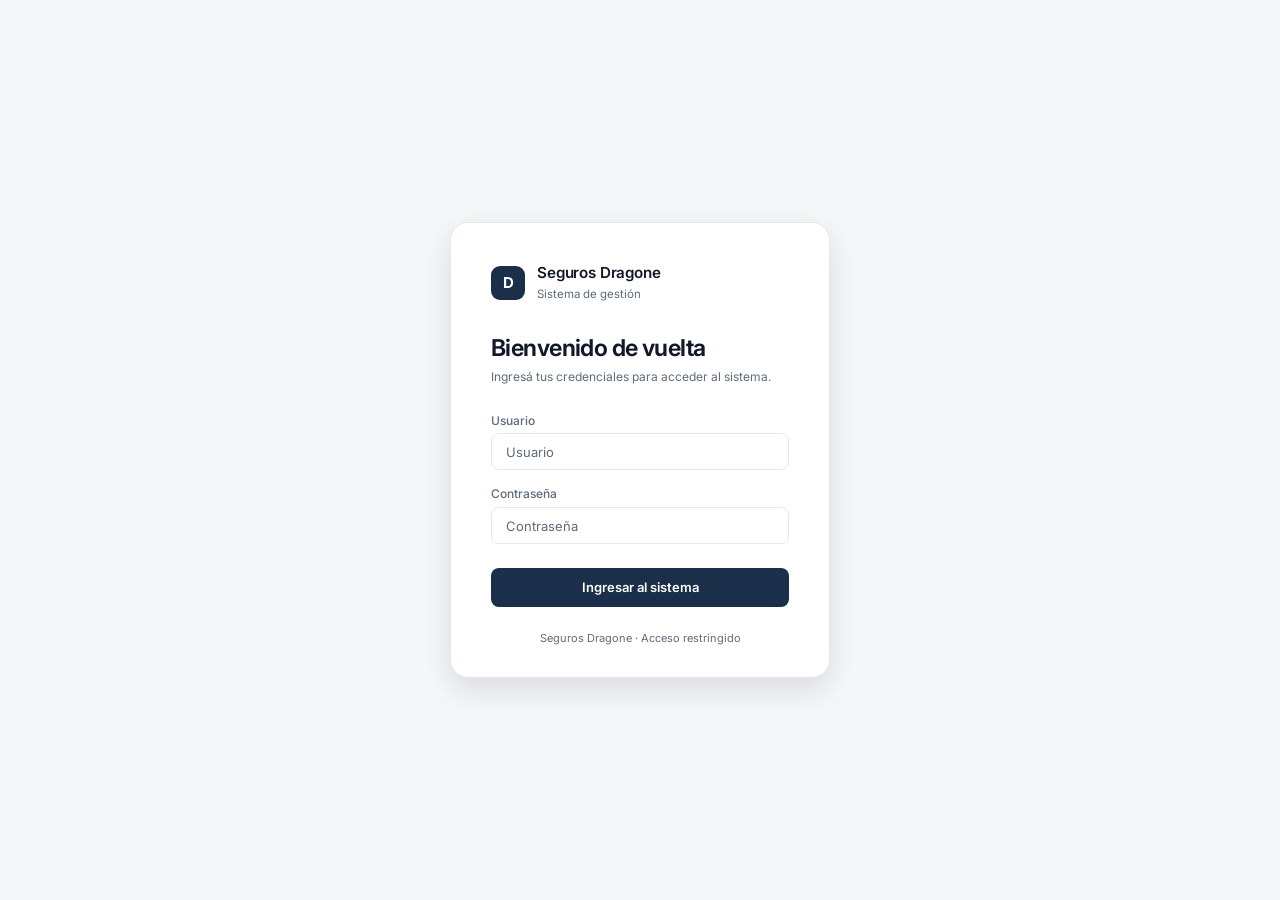
==== commit 981bc90e: "nuevo diseño" ====
--- a/index.html
+++ b/index.html
@@ -4,7 +4,6 @@
 <meta charset="UTF-8">
 <meta name="viewport" content="width=device-width, initial-scale=1.0">
 <title>Seguros Dragone — Sistema de Gestión</title>
-<link href="https://fonts.googleapis.com/css2?family=Playfair+Display:ital,wght@0,400;0,600;0,700;1,400&family=DM+Sans:wght@300;400;500&family=DM+Mono:wght@400;500&display=swap" rel="stylesheet">
 <style>
   :root {
     --navy:#0d1b2a;--navy2:#162032;--navy3:#1e2d42;--blue:#1a4a7a;
@@ -98,6 +97,8 @@
   @media(max-width:900px){header,.hero,.modules-wrap,footer{padding-left:1.2rem;padding-right:1.2rem;}.modules-grid{grid-template-columns:repeat(2,1fr);}}
   @media(max-width:500px){.modules-grid{grid-template-columns:1fr;}}
 </style>
+<link rel="stylesheet" href="tema.css">
+<script src="tema.js"></script>
 </head>
 <body>
 
@@ -145,8 +146,8 @@
 
   <div class="hero">
     <div class="hero-eyebrow">Panel principal</div>
-    <h2>Bienvenido,<br><em>Seguros Dragone</em></h2>
-    <p>Más de 30 años protegiendo el futuro de tus clientes. Gestioná tu cartera desde un solo lugar.</p>
+    <h2>Panel de gestión</h2>
+    <p>Toda la operación de Seguros Dragone en un solo lugar.</p>
   </div>
 
   <div class="modules-wrap">
@@ -158,49 +159,49 @@
     <div class="modules-grid">
 
       <a class="mod ready" href="ventas.html">
-        <div class="mod-icon">📊</div>
+        <div class="mod-icon"><svg viewBox="0 0 24 24" fill="none" stroke="currentColor" stroke-width="1.8" stroke-linecap="round" stroke-linejoin="round"><path d="M4 20V10M10 20V4M16 20v-7M22 20H2"/></svg></div>
         <div><div class="mod-name">Ventas</div><div class="mod-desc">Registro y seguimiento de cotizaciones y pólizas emitidas.</div></div>
         <div class="mod-foot"><span class="mod-badge badge-live">Activo</span><span class="mod-arrow">→</span></div>
       </a>
 
       <a class="mod ready" href="tareas.html">
-        <div class="mod-icon">✅</div>
+        <div class="mod-icon"><svg viewBox="0 0 24 24" fill="none" stroke="currentColor" stroke-width="1.8" stroke-linecap="round" stroke-linejoin="round"><rect x="3" y="3" width="18" height="18" rx="4"/><path d="M8 12.5l2.8 2.8L16 9.5"/></svg></div>
         <div><div class="mod-name">Tablero de tareas</div><div class="mod-desc">Gestión de pendientes y seguimiento diario del equipo.</div></div>
         <div class="mod-foot"><span class="mod-badge badge-live">Activo</span><span class="mod-arrow">→</span></div>
       </a>
 
       <a class="mod ready" href="gestion_polizas.html">
-        <div class="mod-icon">💳</div>
-        <div><div class="mod-name">Cobranzas por cupón</div><div class="mod-desc">Avisos de vencimiento y envío masivo por WhatsApp.</div></div>
+        <div class="mod-icon"><svg viewBox="0 0 24 24" fill="none" stroke="currentColor" stroke-width="1.8" stroke-linecap="round" stroke-linejoin="round"><rect x="2.5" y="5" width="19" height="14" rx="3"/><path d="M2.5 10h19M6.5 15h4"/></svg></div>
+        <div><div class="mod-name">Cobranza</div><div class="mod-desc">Calendario de cupones, avisos por WhatsApp y reportes mensuales.</div></div>
         <div class="mod-foot"><span class="mod-badge badge-live">Activo</span><span class="mod-arrow">→</span></div>
       </a>
 
       <a class="mod ready" href="indicadores.html">
-        <div class="mod-icon">📈</div>
+        <div class="mod-icon"><svg viewBox="0 0 24 24" fill="none" stroke="currentColor" stroke-width="1.8" stroke-linecap="round" stroke-linejoin="round"><path d="M3 17l6-6 4 4 8-8"/><path d="M15 7h6v6"/></svg></div>
         <div><div class="mod-name">Indicadores</div><div class="mod-desc">Dashboard con métricas clave de la productora.</div></div>
         <div class="mod-foot"><span class="mod-badge badge-live">Activo</span><span class="mod-arrow">→</span></div>
       </a>
 
       <a class="mod ready" href="siniestros.html">
-        <div class="mod-icon">🚗</div>
+        <div class="mod-icon"><svg viewBox="0 0 24 24" fill="none" stroke="currentColor" stroke-width="1.8" stroke-linecap="round" stroke-linejoin="round"><path d="M5 11l1.6-4.2A2 2 0 0 1 8.5 5.5h7a2 2 0 0 1 1.9 1.3L19 11"/><rect x="3" y="11" width="18" height="6" rx="2"/><path d="M6.5 17v2M17.5 17v2M7 14h.01M17 14h.01"/></svg></div>
         <div><div class="mod-name">Siniestros</div><div class="mod-desc">Seguimiento y gestión de denuncias y expedientes.</div></div>
         <div class="mod-foot"><span class="mod-badge badge-live">Activo</span><span class="mod-arrow">→</span></div>
       </a>
 
       <a class="mod ready" href="contactos.html">
-        <div class="mod-icon">🏢</div>
+        <div class="mod-icon"><svg viewBox="0 0 24 24" fill="none" stroke="currentColor" stroke-width="1.8" stroke-linecap="round" stroke-linejoin="round"><rect x="5" y="3" width="14" height="18" rx="2"/><path d="M9 7.5h1.5M13.5 7.5H15M9 11.5h1.5M13.5 11.5H15M10 21v-4h4v4"/></svg></div>
         <div><div class="mod-name">Contactos de compañías</div><div class="mod-desc">Directorio de aseguradoras, ejecutivos y canales.</div></div>
         <div class="mod-foot"><span class="mod-badge badge-live">Activo</span><span class="mod-arrow">→</span></div>
       </a>
 
       <a class="mod ready" href="comisiones.html">
-        <div class="mod-icon">💰</div>
+        <div class="mod-icon"><svg viewBox="0 0 24 24" fill="none" stroke="currentColor" stroke-width="1.8" stroke-linecap="round" stroke-linejoin="round"><circle cx="12" cy="12" r="9"/><path d="M14.8 9.2c-.5-.9-1.5-1.4-2.8-1.4-1.7 0-2.9.9-2.9 2.1 0 2.9 5.9 1.3 5.9 4.2 0 1.2-1.2 2.1-3 2.1-1.4 0-2.5-.6-3-1.5M12 6v1.8M12 16.2V18"/></svg></div>
         <div><div class="mod-name">Comisiones</div><div class="mod-desc">Liquidación y seguimiento de comisiones por cobrador y compañía.</div></div>
         <div class="mod-foot"><span class="mod-badge badge-live">Activo</span><span class="mod-arrow">→</span></div>
       </a>
 
       <a class="mod ready" href="renovaciones.html">
-        <div class="mod-icon">🔄</div>
+        <div class="mod-icon"><svg viewBox="0 0 24 24" fill="none" stroke="currentColor" stroke-width="1.8" stroke-linecap="round" stroke-linejoin="round"><path d="M20 11a8 8 0 0 0-14.3-4.3L4 8.5M4 4v4.5h4.5M4 13a8 8 0 0 0 14.3 4.3L20 15.5M20 20v-4.5h-4.5"/></svg></div>
         <div><div class="mod-name">Renovaciones</div><div class="mod-desc">Control y seguimiento de renovaciones enviadas por WhatsApp.</div></div>
         <div class="mod-foot"><span class="mod-badge badge-live">Activo</span><span class="mod-arrow">→</span></div>
       </a>
--- a/tema.css
+++ b/tema.css
@@ -0,0 +1,187 @@
+/* ═══════════════════════════════════════════════════════════════════════════
+   TEMA — Seguros Dragone
+   Look único para todo el sistema. Se carga DESPUÉS del <style> de cada módulo
+   y lo pisa: cambiar un color acá lo cambia en todas las pantallas.
+   ═══════════════════════════════════════════════════════════════════════════ */
+@import url('https://fonts.googleapis.com/css2?family=Inter:wght@400;500;600;700&display=swap');
+
+:root {
+  /* Superficies y texto */
+  --bg: #f6f7f9;
+  --surface: #ffffff;
+  --surface-2: #f1f3f6;
+  --line: #e4e7ec;
+  --text: #111827;
+  --text-2: #5f6b7a;
+
+  /* Acento: azul marino Dragone */
+  --accent: #1b2f4b;
+  --accent-2: #2b4770;
+  --on-accent: #ffffff;
+  --accent-soft: #e9eef5;
+
+  /* Estados */
+  --ok: #15803d;      --ok-soft: #e6f4ea;
+  --warn: #b45309;    --warn-soft: #fcefd9;
+  --danger: #c2362b;  --danger-soft: #fce9e7;
+  --info: #2563eb;    --info-soft: #e5edfd;
+  --neutral-soft: #eef0f3;
+
+  --radius: 12px;
+  --shadow: 0 1px 2px rgba(16, 24, 40, .05);
+  --shadow-lg: 0 12px 32px rgba(16, 24, 40, .12);
+  --overlay: rgba(16, 24, 40, .45);
+
+  /* Nombres viejos que usan los módulos, apuntados a la paleta nueva */
+  --navy: var(--bg);
+  --navy2: var(--surface);
+  --navy3: var(--surface-2);
+  --navy4: var(--line);
+  --blue: var(--accent);
+  --gold: var(--accent);
+  --gold2: var(--accent-2);
+  --white: var(--text);
+  --muted: var(--text-2);
+  --border: var(--line);
+  --serif: 'Inter', system-ui, -apple-system, 'Segoe UI', sans-serif;
+  --sans: 'Inter', system-ui, -apple-system, 'Segoe UI', sans-serif;
+  --mono: 'Inter', system-ui, -apple-system, 'Segoe UI', sans-serif;
+  color-scheme: light;
+}
+
+:root[data-theme="dark"] {
+  --bg: #0e1116;
+  --surface: #161a21;
+  --surface-2: #1e232c;
+  --line: #2a303b;
+  --text: #e9ecf1;
+  --text-2: #98a2b3;
+
+  --accent: #a9c4ee;
+  --accent-2: #c3d6f5;
+  --on-accent: #0e1116;
+  --accent-soft: rgba(169, 196, 238, .12);
+
+  --ok: #4ade80;      --ok-soft: rgba(74, 222, 128, .13);
+  --warn: #fbbf24;    --warn-soft: rgba(251, 191, 36, .13);
+  --danger: #f87171;  --danger-soft: rgba(248, 113, 113, .14);
+  --info: #7cb0ff;    --info-soft: rgba(124, 176, 255, .14);
+  --neutral-soft: rgba(152, 162, 179, .12);
+
+  --shadow: none;
+  --shadow-lg: 0 12px 32px rgba(0, 0, 0, .5);
+  --overlay: rgba(0, 0, 0, .6);
+  color-scheme: dark;
+}
+
+/* ── Base ─────────────────────────────────────────────────────────────────── */
+body { background: var(--bg); color: var(--text); font-family: var(--sans); -webkit-font-smoothing: antialiased; }
+body::before { display: none; }
+button, input, select, textarea { font-family: inherit; }
+::selection { background: var(--accent-soft); }
+
+/* ── Encabezado ───────────────────────────────────────────────────────────── */
+header { background: var(--surface); border-bottom: 1px solid var(--line); padding: .85rem 2rem; }
+.brand-shield, .login-shield {
+  clip-path: none; border: none; border-radius: 9px; width: 34px; height: 34px;
+  background: var(--accent); color: var(--on-accent); font-size: 15px; font-weight: 700;
+}
+.brand-text h1, .login-brand h1 { font-size: .95rem; font-weight: 600; letter-spacing: -.01em; }
+.brand-text span, .login-brand span { font-size: 11.5px; letter-spacing: 0; text-transform: none; color: var(--text-2); }
+.header-right { display: flex; align-items: center; gap: .6rem; }
+.back-btn, .btn-refresh, .btn-logout, .date-tag, .tema-btn {
+  font-size: 12.5px; font-weight: 500; letter-spacing: 0; text-transform: none;
+  color: var(--text-2); background: transparent; border: 1px solid var(--line);
+  border-radius: 8px; padding: 6px 12px; line-height: 1.3;
+}
+.back-btn:hover, .btn-refresh:hover, .tema-btn:hover { color: var(--text); border-color: var(--text-2); }
+.date-tag { border-color: transparent; padding-left: 0; padding-right: 0; }
+.tema-btn { cursor: pointer; display: inline-flex; align-items: center; justify-content: center; padding: 6px 8px; }
+.tema-btn svg { width: 16px; height: 16px; display: block; }
+.user-pill { border-color: var(--line); font-size: 12.5px; }
+.user-avatar { background: var(--accent-soft); color: var(--accent); font-weight: 600; }
+
+/* ── Títulos de página ────────────────────────────────────────────────────── */
+.page-eyebrow, .hero-eyebrow { display: none; }
+.page-title { font-size: 1.65rem; font-weight: 650; letter-spacing: -.025em; }
+.page-title em, .hero h2 em, .login-title em { font-style: normal; color: inherit; }
+.last-update, .page-subtitle { font-size: 12.5px; color: var(--text-2); }
+.section-title, .sub-title { font-weight: 600; letter-spacing: -.01em; }
+
+/* ── Tarjetas de métricas y gráficos ──────────────────────────────────────── */
+.metrics-row { gap: 12px; background: none; border: none; border-radius: 0; overflow: visible; }
+.metric { background: var(--surface); border: 1px solid var(--line); border-radius: var(--radius); box-shadow: var(--shadow); }
+.metric-val { font-size: 1.7rem; font-weight: 650; letter-spacing: -.025em; font-variant-numeric: tabular-nums; }
+.metric-val small { font-weight: 500; font-size: 12px; }
+.metric-lbl { font-size: 12.5px; }
+.chart-card { border-radius: var(--radius); box-shadow: var(--shadow); }
+.chart-title { font-size: 13px; font-weight: 600; letter-spacing: 0; text-transform: none; color: var(--text); }
+
+/* ── Tablas ───────────────────────────────────────────────────────────────── */
+.table-wrap { border-radius: var(--radius); box-shadow: var(--shadow); }
+th, thead th { font-size: 12px; font-weight: 500; letter-spacing: 0; text-transform: none; }
+label, .modal-section-title, .filter-label { letter-spacing: 0; text-transform: none; }
+td { border-bottom-color: var(--line); }
+td.num, td.mono, th.num { font-variant-numeric: tabular-nums; font-size: 13px; }
+tr.total td { background: var(--surface-2); }
+
+/* ── Controles ────────────────────────────────────────────────────────────── */
+.btn { border-radius: 8px; font-size: 13px; }
+.btn.primary { background: var(--accent); border-color: var(--accent); color: var(--on-accent); }
+.btn.primary:hover { background: var(--accent-2); border-color: var(--accent-2); color: var(--on-accent); }
+.btn:hover { border-color: var(--text-2); color: var(--text); }
+.btn.danger:hover { border-color: var(--danger); color: var(--danger); }
+.inp { background: var(--surface); border-radius: 8px; }
+.inp:focus { border-color: var(--accent); box-shadow: 0 0 0 3px var(--accent-soft); }
+.tab { font-size: 13.5px; }
+.tab.active { color: var(--text); border-bottom-color: var(--accent); font-weight: 600; }
+.fg label, .login-group label { font-size: 12px; font-weight: 500; letter-spacing: 0; text-transform: none; }
+.badge { font-size: 11px; font-weight: 500; letter-spacing: 0; text-transform: none; border: none; padding: 3px 9px; }
+.modal-bg { background: var(--overlay); }
+.modal { border-radius: 16px; box-shadow: var(--shadow-lg); }
+.modal h3 { font-weight: 650; letter-spacing: -.02em; }
+#toast { background: var(--text); color: var(--bg); border: none; box-shadow: var(--shadow-lg); }
+#toast.err { background: var(--danger); color: #fff; }
+
+/* ── Contactos ────────────────────────────────────────────────────────────── */
+.contacts-grid { gap: 12px; background: none; border: none; border-radius: 0; overflow: visible; }
+.contacts-grid > * { border: 1px solid var(--line); border-radius: var(--radius); box-shadow: var(--shadow); }
+
+/* ── Pie ──────────────────────────────────────────────────────────────────── */
+footer { border-top: 1px solid var(--line); }
+.footer-brand, .footer-ver { font-size: 12px; letter-spacing: 0; }
+
+/* ── Inicio ───────────────────────────────────────────────────────────────── */
+.divider, .section-bar { display: none; }
+.hero { padding: 2.6rem 2rem 1.6rem; }
+.hero h2 { font-size: 1.9rem; font-weight: 650; letter-spacing: -.03em; line-height: 1.15; margin-bottom: .5rem; }
+.hero h2 br { display: none; }
+.hero p { font-size: 14px; font-weight: 400; max-width: 520px; }
+.modules-wrap { padding: 0 2rem 3rem; }
+.modules-grid { gap: 14px; background: none; border: none; border-radius: 0; overflow: visible; }
+.mod, .mod.ready { background: var(--surface); border: 1px solid var(--line); border-radius: 14px; box-shadow: var(--shadow); padding: 1.4rem; gap: .9rem; transition: border-color .15s, box-shadow .15s, transform .15s; }
+.mod::after { display: none; }
+.mod:hover, .mod.ready:hover { background: var(--surface); border-color: var(--accent); box-shadow: var(--shadow-lg); transform: translateY(-2px); }
+.mod-icon { width: 40px; height: 40px; border: none; border-radius: 10px; background: var(--accent-soft); color: var(--accent); }
+.mod-icon svg { width: 20px; height: 20px; }
+.mod-name { font-size: 15px; font-weight: 600; letter-spacing: -.01em; }
+.mod-desc { font-size: 12.5px; font-weight: 400; line-height: 1.5; margin-top: 3px; }
+.mod-badge { display: none; }
+.mod-foot { justify-content: flex-end; }
+.mod:hover .mod-arrow { color: var(--accent); }
+
+/* ── Login ────────────────────────────────────────────────────────────────── */
+.login-card { border-radius: 18px; box-shadow: var(--shadow-lg); }
+.login-title { font-size: 1.45rem; font-weight: 650; letter-spacing: -.025em; }
+.login-group input { background: var(--surface); border-radius: 8px; }
+.login-group input:focus { border-color: var(--accent); box-shadow: 0 0 0 3px var(--accent-soft); }
+.btn-login { background: var(--accent); color: var(--on-accent); border-radius: 8px; }
+.btn-login:hover { background: var(--accent-2); }
+.login-error { background: var(--danger-soft); border-color: transparent; }
+
+@media (max-width: 700px) {
+  header { padding: .75rem 1rem; }
+  .hero { padding: 1.8rem 1rem 1.2rem; }
+  .modules-wrap { padding: 0 1rem 2rem; }
+  .page-title { font-size: 1.4rem; }
+}
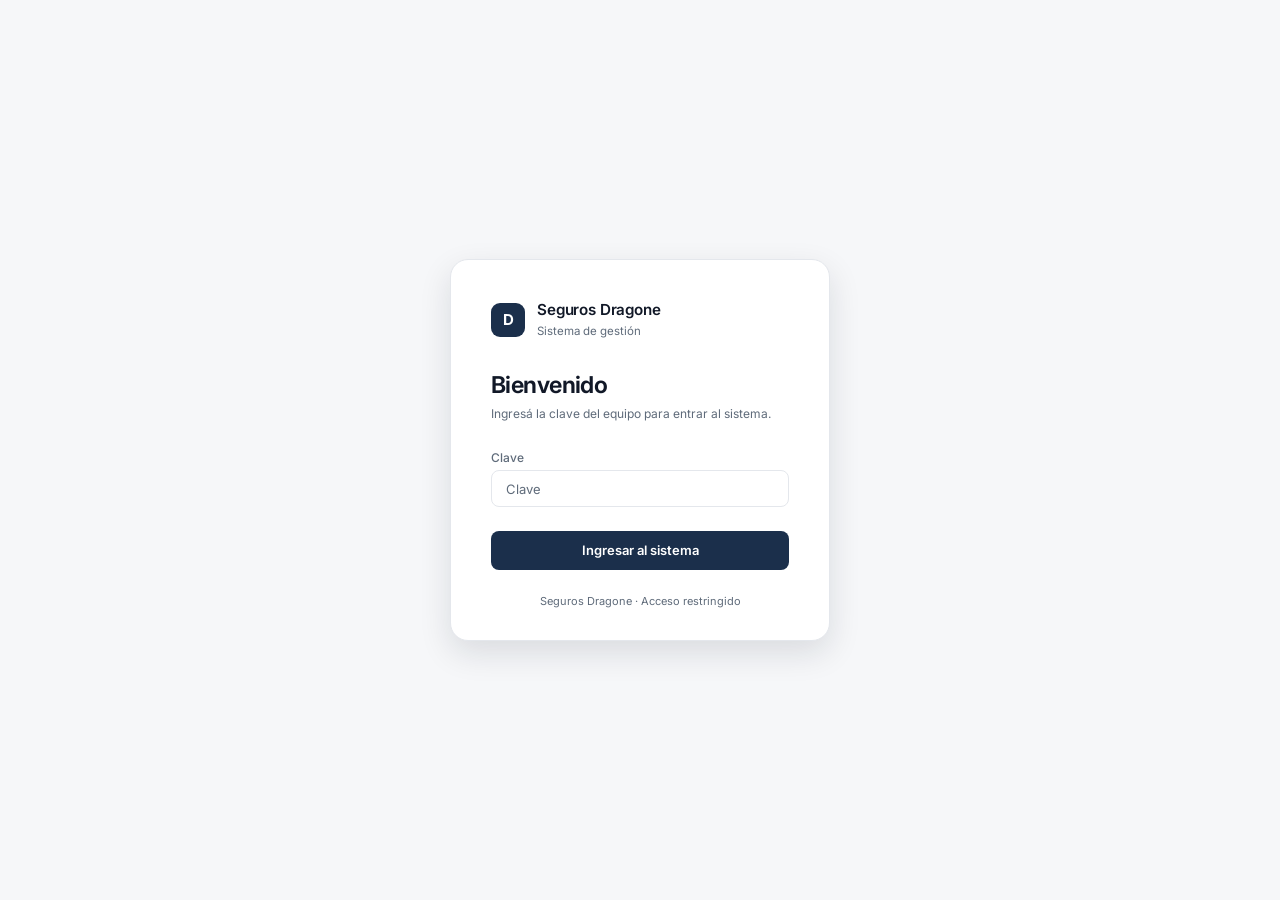
==== commit e3447263: "seguridad" ====
--- a/index.html
+++ b/index.html
@@ -3,18 +3,10 @@
 <head>
 <meta charset="UTF-8">
 <meta name="viewport" content="width=device-width, initial-scale=1.0">
-<title>Seguros Dragone — Sistema de Gestión</title>
+<title>Inicio — Seguros Dragone</title>
+<link rel="stylesheet" href="base.css">
+<link rel="stylesheet" href="tareas.css">
 <style>
-  :root {
-    --navy:#0d1b2a;--navy2:#162032;--navy3:#1e2d42;--blue:#1a4a7a;
-    --gold:#c8a84b;--gold2:#e8c96b;--white:#f5f2eb;--muted:#8a9bb0;
-    --border:rgba(200,168,75,0.18);--danger:#e05555;
-    --serif:'Playfair Display',Georgia,serif;--sans:'DM Sans',sans-serif;--mono:'DM Mono',monospace;
-  }
-  *{box-sizing:border-box;margin:0;padding:0;}
-  body{background:var(--navy);color:var(--white);font-family:var(--sans);min-height:100vh;overflow-x:hidden;}
-  body::before{content:'';position:fixed;inset:0;background:radial-gradient(ellipse at 10% 0%,rgba(200,168,75,0.08) 0%,transparent 55%),radial-gradient(ellipse at 90% 100%,rgba(26,74,122,0.25) 0%,transparent 55%);pointer-events:none;z-index:0;}
-
   /* ── LOGIN ── */
   #login-screen {
     position:fixed;inset:0;z-index:1000;
@@ -45,60 +37,40 @@
   .btn-login:hover{background:var(--gold2);}
   .btn-login:disabled{opacity:.6;cursor:default;}
   .login-footer{text-align:center;margin-top:1.5rem;font-size:11px;color:var(--muted);}
-
-  /* ── SISTEMA ── */
   #sistema{display:none;}
-  header{position:relative;z-index:10;padding:1.4rem 2.5rem;border-bottom:1px solid var(--border);display:flex;align-items:center;justify-content:space-between;background:rgba(13,27,42,0.95);}
-  .brand{display:flex;align-items:center;gap:14px;}
-  .brand-shield{width:42px;height:42px;border:1.5px solid var(--gold);clip-path:polygon(50% 0%,100% 15%,100% 70%,50% 100%,0% 70%,0% 15%);background:rgba(200,168,75,0.08);display:flex;align-items:center;justify-content:center;font-family:var(--serif);font-size:20px;font-weight:700;color:var(--gold);}
-  .brand-text h1{font-family:var(--serif);font-size:1.05rem;font-weight:600;letter-spacing:0.04em;color:var(--white);}
-  .brand-text span{font-family:var(--mono);font-size:9px;color:var(--muted);letter-spacing:0.2em;text-transform:uppercase;display:block;margin-top:1px;}
-  .header-right{display:flex;align-items:center;gap:1.2rem;}
-  .date-tag{font-family:var(--mono);font-size:10px;color:var(--muted);letter-spacing:0.1em;border:1px solid var(--border);padding:4px 10px;border-radius:3px;}
-  .user-pill{display:flex;align-items:center;gap:8px;padding:5px 12px 5px 6px;border:1px solid var(--border);border-radius:20px;font-size:12px;color:var(--muted);}
-  .user-avatar{width:24px;height:24px;border-radius:50%;background:var(--gold);color:var(--navy);font-family:var(--serif);font-size:11px;font-weight:700;display:flex;align-items:center;justify-content:center;}
-  .btn-logout{font-family:var(--mono);font-size:9px;letter-spacing:.1em;text-transform:uppercase;color:var(--muted);border:1px solid var(--border);padding:4px 10px;border-radius:3px;background:transparent;cursor:pointer;transition:all .15s;}
-  .btn-logout:hover{color:var(--danger);border-color:var(--danger);}
-  .divider{position:relative;z-index:1;height:1px;margin:0 2.5rem;background:linear-gradient(90deg,transparent,var(--gold),transparent);opacity:0.3;}
-  .hero{position:relative;z-index:1;padding:3.5rem 2.5rem 2rem;}
-  .hero-eyebrow{font-family:var(--mono);font-size:10px;letter-spacing:0.25em;text-transform:uppercase;color:var(--gold);margin-bottom:0.8rem;display:flex;align-items:center;gap:10px;}
-  .hero-eyebrow::before{content:'';display:inline-block;width:30px;height:1px;background:var(--gold);}
-  .hero h2{font-family:var(--serif);font-size:clamp(1.8rem,3.5vw,2.8rem);font-weight:700;line-height:1.2;color:var(--white);margin-bottom:0.8rem;}
-  .hero h2 em{font-style:italic;color:var(--gold);}
-  .hero p{font-size:14px;color:var(--muted);font-weight:300;line-height:1.7;max-width:480px;}
-  .modules-wrap{position:relative;z-index:1;padding:0 2.5rem 3rem;}
-  .section-bar{display:flex;align-items:center;gap:12px;margin-bottom:1.2rem;}
-  .section-bar-line{flex:1;height:1px;background:var(--border);}
-  .section-bar-label{font-family:var(--mono);font-size:9px;letter-spacing:0.22em;text-transform:uppercase;color:var(--muted);}
-  .modules-grid{display:grid;grid-template-columns:repeat(4,1fr);gap:1px;background:var(--border);border:1px solid var(--border);border-radius:10px;overflow:hidden;}
-  .mod{background:var(--navy2);padding:1.8rem 1.6rem;text-decoration:none;color:inherit;display:flex;flex-direction:column;gap:1rem;transition:background 0.2s;position:relative;overflow:hidden;cursor:pointer;animation:rise 0.5s ease both;}
-  .mod:nth-child(1){animation-delay:.04s}.mod:nth-child(2){animation-delay:.09s}.mod:nth-child(3){animation-delay:.14s}.mod:nth-child(4){animation-delay:.19s}.mod:nth-child(5){animation-delay:.24s}.mod:nth-child(6){animation-delay:.29s}.mod:nth-child(7){animation-delay:.34s}.mod:nth-child(8){animation-delay:.39s}
-  @keyframes rise{from{opacity:0;transform:translateY(14px)}to{opacity:1;transform:translateY(0)}}
-  .mod::after{content:'';position:absolute;bottom:0;left:0;right:0;height:2px;background:var(--gold);transform:scaleX(0);transform-origin:left;transition:transform 0.22s ease;}
-  .mod:hover{background:var(--navy3);}
-  .mod:hover::after{transform:scaleX(1);}
-  .mod.ready{background:var(--navy3);}
-  .mod.ready::after{transform:scaleX(1);}
-  .mod.soon{opacity:0.5;cursor:default;}
-  .mod.soon:hover{background:var(--navy2);}
-  .mod.soon::after{display:none;}
-  .mod-icon{width:38px;height:38px;border:1px solid var(--border);border-radius:6px;background:rgba(200,168,75,0.06);display:flex;align-items:center;justify-content:center;font-size:17px;}
-  .mod-name{font-family:var(--serif);font-size:.95rem;font-weight:600;color:var(--white);line-height:1.3;}
-  .mod-desc{font-size:11px;color:var(--muted);font-weight:300;line-height:1.5;}
-  .mod-foot{display:flex;align-items:center;justify-content:space-between;margin-top:auto;}
-  .mod-badge{font-family:var(--mono);font-size:9px;letter-spacing:0.1em;text-transform:uppercase;padding:2px 7px;border-radius:2px;}
-  .badge-live{background:rgba(200,168,75,0.12);color:var(--gold);}
-  .badge-soon{background:rgba(138,155,176,0.1);color:var(--muted);}
-  .mod-arrow{font-size:13px;color:var(--muted);transition:transform 0.18s,color 0.18s;}
-  .mod:hover .mod-arrow{transform:translateX(4px);color:var(--gold);}
-  footer{position:relative;z-index:1;padding:1.2rem 2.5rem;border-top:1px solid var(--border);display:flex;align-items:center;justify-content:space-between;}
-  .footer-brand{font-family:var(--serif);font-size:12px;color:var(--muted);}
-  .footer-ver{font-family:var(--mono);font-size:9px;color:var(--muted);letter-spacing:.1em;}
-  @media(max-width:900px){header,.hero,.modules-wrap,footer{padding-left:1.2rem;padding-right:1.2rem;}.modules-grid{grid-template-columns:repeat(2,1fr);}}
-  @media(max-width:500px){.modules-grid{grid-template-columns:1fr;}}
+  .page-inicio{max-width:1080px;}
+  .saludo{font-size:1.9rem;font-weight:650;letter-spacing:-.03em;line-height:1.15;}
+  .saludo-sub{font-size:14px;color:var(--text-2);margin:.3rem 0 1.8rem;}
+  .bloque-titulo{font-size:13px;font-weight:600;color:var(--text-2);margin:0 0 10px;display:flex;align-items:center;gap:10px;}
+  .bloque-titulo a{margin-left:auto;font-weight:500;color:var(--accent);text-decoration:none;font-size:12.5px;}
+  .bloque-titulo a:hover{text-decoration:underline;}
+
+  .hoy-grid{display:grid;grid-template-columns:repeat(auto-fit,minmax(190px,1fr));gap:14px;margin-bottom:2.2rem;}
+  .hoy-card{display:flex;flex-direction:column;gap:6px;padding:18px 18px 16px;border-radius:16px;border:1px solid var(--line);background:var(--surface);box-shadow:var(--shadow);text-decoration:none;color:var(--text);transition:border-color .15s,box-shadow .15s,transform .15s;min-height:148px;}
+  .hoy-card:hover{border-color:var(--accent);box-shadow:var(--shadow-lg);transform:translateY(-2px);}
+  .hoy-top{display:flex;align-items:center;justify-content:space-between;}
+  .hoy-icono{width:34px;height:34px;border-radius:10px;display:flex;align-items:center;justify-content:center;background:var(--accent-soft);color:var(--accent);}
+  .hoy-icono svg{width:18px;height:18px;}
+  .hoy-flecha{color:var(--text-2);font-size:14px;transition:transform .15s;}
+  .hoy-card:hover .hoy-flecha{transform:translateX(3px);color:var(--accent);}
+  .hoy-num{font-size:2.5rem;font-weight:650;letter-spacing:-.04em;line-height:1;margin-top:auto;font-variant-numeric:tabular-nums;}
+  .hoy-lbl{font-size:13.5px;font-weight:600;}
+  .hoy-det{font-size:12px;color:var(--text-2);min-height:1.2em;}
+  .hoy-card.rojo .hoy-num{color:var(--danger);} .hoy-card.rojo .hoy-icono{background:var(--danger-soft);color:var(--danger);}
+  .hoy-card.ambar .hoy-num{color:var(--warn);} .hoy-card.ambar .hoy-icono{background:var(--warn-soft);color:var(--warn);}
+  .hoy-card.listo .hoy-num{color:var(--ok);} .hoy-card.listo .hoy-icono{background:var(--ok-soft);color:var(--ok);}
+  .hoy-card.espera .hoy-num{color:var(--text-2);}
+
+  .personas.compacto{margin:0 0 12px;gap:6px;}
+  .personas.compacto .persona{padding:4px 12px 4px 4px;}
+  .personas.compacto .avatar{width:26px;height:26px;font-size:10px;}
+  .personas.compacto .persona-txt small{display:none;}
+  
+  @media(max-width:480px){.hoy-grid{grid-template-columns:1fr;}.hoy-card{min-height:0;}.saludo{font-size:1.5rem;}}
 </style>
 <link rel="stylesheet" href="tema.css">
 <script src="tema.js"></script>
+<script src="datos.js"></script>
 </head>
 <body>
 
@@ -112,168 +84,184 @@
         <span>Sistema de gestión</span>
       </div>
     </div>
-    <div class="login-title">Bienvenido de <em>vuelta</em></div>
-    <div class="login-sub">Ingresá tus credenciales para acceder al sistema.</div>
-    <div class="login-group">
-      <label>Usuario</label>
-      <input type="text" id="login-user" placeholder="Usuario" autocomplete="username">
-    </div>
-    <div class="login-group">
-      <label>Contraseña</label>
-      <input type="password" id="login-pass" placeholder="Contraseña" autocomplete="current-password">
-    </div>
-    <div class="login-error" id="login-error">Usuario o contraseña incorrectos.</div>
-    <button class="btn-login" id="btn-login" onclick="intentarLogin()">Ingresar al sistema</button>
+    <div class="login-title">Bienvenido</div>
+    <div class="login-sub">Ingresá la clave del equipo para entrar al sistema.</div>
+    <form onsubmit="intentarLogin(event)">
+      <input type="text" autocomplete="username" value="equipo" hidden>
+      <div class="login-group">
+        <label for="login-pass">Clave</label>
+        <input type="password" id="login-pass" placeholder="Clave" autocomplete="current-password" required>
+      </div>
+      <div class="login-error" id="login-error"></div>
+      <button class="btn-login" id="btn-login" type="submit">Ingresar al sistema</button>
+    </form>
     <div class="login-footer">Seguros Dragone · Acceso restringido</div>
   </div>
 </div>
 
 <!-- SISTEMA PRINCIPAL -->
 <div id="sistema">
-  <header>
-    <div class="brand">
-      <div class="brand-shield">D</div>
-      <div class="brand-text"><h1>Seguros Dragone</h1><span>Sistema de gestión interno</span></div>
-    </div>
-    <div class="header-right">
-      <span class="date-tag" id="fecha-hoy"></span>
-      <div class="user-pill"><div class="user-avatar">E</div>Equipo Dragone</div>
-      <button class="btn-logout" onclick="cerrarSesion()">Salir</button>
-    </div>
-  </header>
-
-  <div class="divider"></div>
-
-  <div class="hero">
-    <div class="hero-eyebrow">Panel principal</div>
-    <h2>Panel de gestión</h2>
-    <p>Toda la operación de Seguros Dragone en un solo lugar.</p>
+  <div class="page page-inicio">
+    <div class="saludo" id="saludo"></div>
+    <div class="saludo-sub" id="saludo-sub"></div>
+    <div id="aviso-setup"></div>
+
+    <div class="bloque-titulo">Para hoy</div>
+    <div class="hoy-grid" id="hoy-grid"></div>
+
+    <div class="bloque-titulo">Tareas de hoy <a href="tareas.html">Ver todas las tareas →</a></div>
+    <div class="personas compacto" id="personas"></div>
+    <form class="alta" id="alta" onsubmit="agregar(event)">
+      <span class="alta-mas" aria-hidden="true">+</span>
+      <input id="a-titulo" class="alta-titulo" placeholder="Agregar una tarea para hoy y apretar Enter" autocomplete="off" aria-label="Nueva tarea para hoy">
+      <button class="btn primary sm" type="submit">Agregar</button>
+    </form>
+    <div id="tareas-hoy"></div>
   </div>
-
-  <div class="modules-wrap">
-    <div class="section-bar">
-      <div class="section-bar-line"></div>
-      <div class="section-bar-label">Módulos del sistema</div>
-      <div class="section-bar-line"></div>
-    </div>
-    <div class="modules-grid">
-
-      <a class="mod ready" href="ventas.html">
-        <div class="mod-icon"><svg viewBox="0 0 24 24" fill="none" stroke="currentColor" stroke-width="1.8" stroke-linecap="round" stroke-linejoin="round"><path d="M4 20V10M10 20V4M16 20v-7M22 20H2"/></svg></div>
-        <div><div class="mod-name">Ventas</div><div class="mod-desc">Registro y seguimiento de cotizaciones y pólizas emitidas.</div></div>
-        <div class="mod-foot"><span class="mod-badge badge-live">Activo</span><span class="mod-arrow">→</span></div>
-      </a>
-
-      <a class="mod ready" href="tareas.html">
-        <div class="mod-icon"><svg viewBox="0 0 24 24" fill="none" stroke="currentColor" stroke-width="1.8" stroke-linecap="round" stroke-linejoin="round"><rect x="3" y="3" width="18" height="18" rx="4"/><path d="M8 12.5l2.8 2.8L16 9.5"/></svg></div>
-        <div><div class="mod-name">Tablero de tareas</div><div class="mod-desc">Gestión de pendientes y seguimiento diario del equipo.</div></div>
-        <div class="mod-foot"><span class="mod-badge badge-live">Activo</span><span class="mod-arrow">→</span></div>
-      </a>
-
-      <a class="mod ready" href="gestion_polizas.html">
-        <div class="mod-icon"><svg viewBox="0 0 24 24" fill="none" stroke="currentColor" stroke-width="1.8" stroke-linecap="round" stroke-linejoin="round"><rect x="2.5" y="5" width="19" height="14" rx="3"/><path d="M2.5 10h19M6.5 15h4"/></svg></div>
-        <div><div class="mod-name">Cobranza</div><div class="mod-desc">Calendario de cupones, avisos por WhatsApp y reportes mensuales.</div></div>
-        <div class="mod-foot"><span class="mod-badge badge-live">Activo</span><span class="mod-arrow">→</span></div>
-      </a>
-
-      <a class="mod ready" href="indicadores.html">
-        <div class="mod-icon"><svg viewBox="0 0 24 24" fill="none" stroke="currentColor" stroke-width="1.8" stroke-linecap="round" stroke-linejoin="round"><path d="M3 17l6-6 4 4 8-8"/><path d="M15 7h6v6"/></svg></div>
-        <div><div class="mod-name">Indicadores</div><div class="mod-desc">Dashboard con métricas clave de la productora.</div></div>
-        <div class="mod-foot"><span class="mod-badge badge-live">Activo</span><span class="mod-arrow">→</span></div>
-      </a>
-
-      <a class="mod ready" href="siniestros.html">
-        <div class="mod-icon"><svg viewBox="0 0 24 24" fill="none" stroke="currentColor" stroke-width="1.8" stroke-linecap="round" stroke-linejoin="round"><path d="M5 11l1.6-4.2A2 2 0 0 1 8.5 5.5h7a2 2 0 0 1 1.9 1.3L19 11"/><rect x="3" y="11" width="18" height="6" rx="2"/><path d="M6.5 17v2M17.5 17v2M7 14h.01M17 14h.01"/></svg></div>
-        <div><div class="mod-name">Siniestros</div><div class="mod-desc">Seguimiento y gestión de denuncias y expedientes.</div></div>
-        <div class="mod-foot"><span class="mod-badge badge-live">Activo</span><span class="mod-arrow">→</span></div>
-      </a>
-
-      <a class="mod ready" href="contactos.html">
-        <div class="mod-icon"><svg viewBox="0 0 24 24" fill="none" stroke="currentColor" stroke-width="1.8" stroke-linecap="round" stroke-linejoin="round"><rect x="5" y="3" width="14" height="18" rx="2"/><path d="M9 7.5h1.5M13.5 7.5H15M9 11.5h1.5M13.5 11.5H15M10 21v-4h4v4"/></svg></div>
-        <div><div class="mod-name">Contactos de compañías</div><div class="mod-desc">Directorio de aseguradoras, ejecutivos y canales.</div></div>
-        <div class="mod-foot"><span class="mod-badge badge-live">Activo</span><span class="mod-arrow">→</span></div>
-      </a>
-
-      <a class="mod ready" href="comisiones.html">
-        <div class="mod-icon"><svg viewBox="0 0 24 24" fill="none" stroke="currentColor" stroke-width="1.8" stroke-linecap="round" stroke-linejoin="round"><circle cx="12" cy="12" r="9"/><path d="M14.8 9.2c-.5-.9-1.5-1.4-2.8-1.4-1.7 0-2.9.9-2.9 2.1 0 2.9 5.9 1.3 5.9 4.2 0 1.2-1.2 2.1-3 2.1-1.4 0-2.5-.6-3-1.5M12 6v1.8M12 16.2V18"/></svg></div>
-        <div><div class="mod-name">Comisiones</div><div class="mod-desc">Liquidación y seguimiento de comisiones por cobrador y compañía.</div></div>
-        <div class="mod-foot"><span class="mod-badge badge-live">Activo</span><span class="mod-arrow">→</span></div>
-      </a>
-
-      <a class="mod ready" href="renovaciones.html">
-        <div class="mod-icon"><svg viewBox="0 0 24 24" fill="none" stroke="currentColor" stroke-width="1.8" stroke-linecap="round" stroke-linejoin="round"><path d="M20 11a8 8 0 0 0-14.3-4.3L4 8.5M4 4v4.5h4.5M4 13a8 8 0 0 0 14.3 4.3L20 15.5M20 20v-4.5h-4.5"/></svg></div>
-        <div><div class="mod-name">Renovaciones</div><div class="mod-desc">Control y seguimiento de renovaciones enviadas por WhatsApp.</div></div>
-        <div class="mod-foot"><span class="mod-badge badge-live">Activo</span><span class="mod-arrow">→</span></div>
-      </a>
-
-    </div>
-  </div>
-
-  <footer>
-    <span class="footer-brand">Seguros Dragone — Sistema interno</span>
-    <span class="footer-ver">v1.0 · 2025</span>
-  </footer>
 </div>
 
 <script>
-  const USUARIO  = "EquipoDragone";
-  const PASSWORD = "Rober1347";
-  const SESSION_KEY = "sd_auth";
-  const SESSION_DURATION = 8 * 60 * 60 * 1000; // 8 horas
-
-  function verificarSesion() {
-    const session = localStorage.getItem(SESSION_KEY);
-    if (!session) return false;
-    const { ts } = JSON.parse(session);
-    return (Date.now() - ts) < SESSION_DURATION;
-  }
-
-  function intentarLogin() {
-    const user = document.getElementById('login-user').value.trim();
-    const pass = document.getElementById('login-pass').value;
-    const err  = document.getElementById('login-error');
-    const btn  = document.getElementById('btn-login');
-
-    if (user === USUARIO && pass === PASSWORD) {
-      localStorage.setItem(SESSION_KEY, JSON.stringify({ ts: Date.now() }));
-      err.classList.remove('show');
-      btn.textContent = 'Ingresando...';
-      btn.disabled = true;
-      setTimeout(() => mostrarSistema(), 400);
-    } else {
-      err.classList.add('show');
-      document.getElementById('login-pass').value = '';
-      document.getElementById('login-pass').focus();
-    }
-  }
+
+// La clave no está en este archivo: la valida la planilla y devuelve un pase que vence solo.
+  const verificarSesion = () => !!temaSesion.leer();
+
+  async function intentarLogin(ev) {
+    ev.preventDefault();
+    const campo = document.getElementById('login-pass'), err = document.getElementById('login-error'), btn = document.getElementById('btn-login');
+    const fallo = msg => { err.textContent = msg; err.classList.add('show'); btn.disabled = false; btn.textContent = 'Ingresar al sistema'; campo.value = ''; campo.focus(); };
+    err.classList.remove('show'); btn.disabled = true; btn.textContent = 'Ingresando...';
+    try {
+      const r = await fetch(DS.SCRIPT_URL, { method: 'POST', headers: { 'Content-Type': 'text/plain' }, body: JSON.stringify({ action: 'login', clave: campo.value }) });
+      const j = await r.json();
+      if (j.ok) { temaSesion.guardar(j.token, j.horas || 12); campo.value = ''; mostrarSistema(); }
+      else if (j.error === 'sin_configurar') { temaSesion.guardar('', 12); sinClave = true; campo.value = ''; mostrarSistema(); }   // todavía no se definió una clave
+      else if (j.error === 'bloqueado') fallo('Demasiados intentos. Esperá 10 minutos y probá de nuevo.');
+      else fallo('Clave incorrecta.');
+    } catch (e) { fallo('No se pudo conectar con la planilla. Revisá la conexión.'); }
+  }
+  let sinClave = false;
 
   function mostrarSistema() {
     document.getElementById('login-screen').style.display = 'none';
     document.getElementById('sistema').style.display = 'block';
-    const d = new Date();
-    const dias   = ['Domingo','Lunes','Martes','Miércoles','Jueves','Viernes','Sábado'];
-    const meses  = ['ENE','FEB','MAR','ABR','MAY','JUN','JUL','AGO','SEP','OCT','NOV','DIC'];
-    document.getElementById('fecha-hoy').textContent = dias[d.getDay()].toUpperCase()+' '+d.getDate()+' '+meses[d.getMonth()]+' '+d.getFullYear();
-  }
-
-  function cerrarSesion() {
-    if (confirm('¿Cerrar sesión?')) {
-      localStorage.removeItem(SESSION_KEY);
-      location.reload();
-    }
-  }
-
-  // Enter en los campos
-  ['login-user','login-pass'].forEach(id => {
-    document.getElementById(id).addEventListener('keydown', e => {
-      if (e.key === 'Enter') intentarLogin();
-    });
-  });
+    iniciar();
+  }
+
+
+
+  // ── INICIO: lo que hay que hacer hoy ───────────────────────────────────────
+  // Para sumar una tarjeta: agregar un objeto a la lista que devuelve tarjetas().
+  const { hoy, esc } = DS;
+  const $ = id => document.getElementById(id);
+  const ic = d => '<svg viewBox="0 0 24 24" fill="none" stroke="currentColor" stroke-width="1.8" stroke-linecap="round" stroke-linejoin="round">' + d + '</svg>';
+  const ICONOS = {
+    reclamo: ic('<path d="M12 8v5M12 16.5v.5"/><path d="M10.3 3.9L2.6 17.3A2 2 0 0 0 4.3 20.3h15.4a2 2 0 0 0 1.7-3L13.7 3.9a2 2 0 0 0-3.4 0z"/>'),
+    cupon: ic('<rect x="2.5" y="5" width="19" height="14" rx="3"/><path d="M2.5 10h19M6.5 15h4"/>'),
+    envio: ic('<path d="M21 3L10 14M21 3l-7 18-4-7-7-4z"/>'),
+    torta: ic('<path d="M4 20h16M5 20v-7h14v7M5 16c1.2 0 1.2-1 2.3-1s1.2 1 2.4 1 1.2-1 2.3-1 1.2 1 2.3 1 1.2-1 2.4-1 1.1 1 2.3 1M12 13V9M12 6.5c.8-.9 1-1.6 0-2.5-1 .9-.8 1.6 0 2.5z"/>'),
+    tarea: ic('<rect x="3" y="3" width="18" height="18" rx="4"/><path d="M8 12.5l2.8 2.8L16 9.5"/>')
+  };
+
+  let cob = null, ren = null, tareas = null, cli = null;
+  let persona = DS.recordar('dragone-persona') || '';
+  const equipo = () => [...new Set([...DS.EQUIPO, ...(tareas || []).map(t => t.responsable).filter(Boolean)])];
+  const deHoy = () => (tareas || []).filter(t => (!persona || t.responsable === persona) && !t.hecha && ['hoy', 'atrasadas'].includes(DS.grupoDe(t)));
+  const hechasHoy = () => (tareas || []).filter(t => (!persona || t.responsable === persona) && DS.hechaHoy(t));
+
+  function tarjetas() {
+    const c = cob ? DS.cobranzaHoy(cob) : null;
+    const env = ren ? DS.renovacionesParaEnviar(ren) : null;
+    const vencidas = env ? env.filter(o => o.estado === 'vencida').length : 0;
+    const pend = tareas ? deHoy() : null, atras = pend ? pend.filter(t => DS.grupoDe(t) === 'atrasadas').length : 0;
+    return [
+      { href: 'gestion_polizas.html#impagos', icono: ICONOS.reclamo, n: c && c.impagos, tono: 'rojo',
+        lbl: 'Impagos a reclamar', det: c ? (c.impagos ? 'Cupones vencidos sin pago' : 'Nadie debe cupones vencidos') : '' },
+      { href: 'gestion_polizas.html', icono: ICONOS.cupon, n: c && c.vencenHoy, tono: 'ambar',
+        lbl: 'Cupones que vencen hoy', det: c ? (c.vencenHoy ? (c.sinAvisar ? c.sinAvisar + ' sin aviso enviado' : 'Todos con aviso enviado') : 'Hoy no vence ninguno') : '' },
+      { href: 'renovaciones.html#enviar', icono: ICONOS.envio, n: env && env.length, tono: 'ambar',
+        lbl: 'Pólizas para enviar', det: env ? (env.length ? (vencidas ? vencidas + (vencidas === 1 ? ' ya vencida · ' : ' ya vencidas · ') : '') + 'próximos ' + DS.DIAS_ENVIO + ' días' : 'Renovaciones al día') : '' },
+      { href: 'tareas.html', icono: ICONOS.tarea, n: pend && pend.length, tono: atras ? 'rojo' : '',
+        lbl: persona ? 'Tareas de ' + persona : 'Tareas del equipo', det: pend ? (pend.length ? (atras ? atras + (atras === 1 ? ' atrasada' : ' atrasadas') : 'Para hoy') : 'Nada pendiente para hoy') : '' },
+      (() => {
+        const sem = cli ? DS.cumpleanos(cli, 7) : null, hoyC = sem ? sem.filter(x => x.faltan === 0) : null;
+        return { href: 'clientes.html#cumples', icono: ICONOS.torta, n: hoyC && hoyC.length, tono: 'ambar', sinVerde: true, lbl: 'Cumpleaños de hoy',
+          det: sem ? (hoyC.length ? hoyC.slice(0, 2).map(x => x.c.nombre).join(', ') + (hoyC.length > 2 ? ' y ' + (hoyC.length - 2) + ' más' : '') : (sem.length ? sem.length + ' en los próximos 7 días' : 'Ninguno esta semana')) : '' };
+      })()
+    ];
+  }
+
+  function render() {
+    const h = new Date().getHours();
+    $('saludo').textContent = (h < 13 ? 'Buen día' : h < 20 ? 'Buenas tardes' : 'Buenas noches') + (persona ? ', ' + persona : '');
+    $('saludo-sub').textContent = DS.fechaLarga(hoy) + ' · esto es lo que hay para hoy';
+
+    $('hoy-grid').innerHTML = tarjetas().map(t => {
+      const cargando = t.n == null, tono = cargando ? 'espera' : t.n === 0 ? (t.sinVerde ? 'espera' : 'listo') : t.tono;
+      return `<a class="hoy-card ${tono}" href="${t.href}">
+        <div class="hoy-top"><span class="hoy-icono">${t.icono}</span><span class="hoy-flecha">→</span></div>
+        <div class="hoy-num">${cargando ? '—' : t.n}</div>
+        <div><div class="hoy-lbl">${esc(t.lbl)}</div><div class="hoy-det">${esc(t.det)}</div></div>
+      </a>`;
+    }).join('');
+
+    $('personas').innerHTML = [''].concat(equipo()).map(p =>
+      `<button class="persona${p === persona ? ' active' : ''}" aria-pressed="${p === persona}" onclick="elegir('${esc(p)}')">
+        <span class="avatar">${p ? esc(DS.iniciales(p)) : '★'}</span><span class="persona-txt"><strong>${p ? esc(p) : 'Todo el equipo'}</strong></span></button>`).join('');
+
+    if (!tareas) { $('tareas-hoy').innerHTML = ''; return; }
+    const pend = deHoy().sort((a, b) => (b.importante - a.importante) || (a.fecha - b.fecha)), hechas = hechasHoy();
+    $('tareas-hoy').innerHTML = (pend.length ? pend.map(t => fila(t, false)).join('') : '<div class="vacio">Nada pendiente para hoy.</div>') + hechas.map(t => fila(t, true)).join('');
+  }
+
+  function fila(t, hecha) {
+    const atrasada = !hecha && DS.grupoDe(t) === 'atrasadas';
+    return `<div class="tarea${hecha ? ' hecha' : ''}${t.importante ? ' importante' : ''}">
+      <button class="check" role="checkbox" aria-checked="${hecha}" aria-label="${hecha ? 'Marcar como pendiente' : 'Marcar como hecha'}: ${esc(t.titulo)}" onclick="tildar('${esc(t.id)}',${!hecha})">
+        <svg viewBox="0 0 24 24" fill="none" stroke="currentColor" stroke-width="3" stroke-linecap="round" stroke-linejoin="round"><path d="M6 12.5l4 4 8-9"/></svg></button>
+      <a class="tarea-cuerpo" href="tareas.html" style="text-decoration:none"><span class="tarea-titulo">${t.importante ? '<i class="estrella">★</i>' : ''}${esc(t.titulo)}</span>${t.notas ? `<span class="tarea-notas">${esc(t.notas)}</span>` : ''}</a>
+      <div class="tarea-meta">
+        ${atrasada ? `<span class="pill rojo">Atrasada · ${DS.fechaCorta(t.fecha)}</span>` : ''}
+        ${!persona && t.responsable ? `<span class="avatar sm" title="${esc(t.responsable)}">${esc(DS.iniciales(t.responsable))}</span>` : ''}
+      </div></div>`;
+  }
+
+  function elegir(p) { persona = p; DS.recordar('dragone-persona', p); render(); }
+
+  async function guardar(t, copia) {
+    render();
+    try { await DS.post({ action: 'guardar_tarea', tarea: DS.tareaAFila(t) }); }
+    catch (e) { if (copia) Object.assign(t, copia); else tareas = tareas.filter(x => x !== t); render(); DS.toast('No se pudo guardar: ' + e.message, true); }
+  }
+  function tildar(id, hecha) {
+    const t = tareas.find(x => x.id === id); if (!t) return;
+    const copia = { ...t }; DS.completar(t, hecha); guardar(t, copia);
+  }
+  function agregar(ev) {
+    ev.preventDefault();
+    const titulo = $('a-titulo').value.trim();
+    if (!titulo || !tareas) { $('a-titulo').focus(); return; }
+    const t = { id: DS.nuevoId('TAR'), titulo, responsable: persona || DS.EQUIPO[0], fecha: new Date(hoy), repite: 'No',
+                hecha: false, fechaHecha: null, importante: false, notas: '', creada: DS.fechaISO(new Date()) };
+    tareas.push(t); $('a-titulo').value = ''; guardar(t, null);
+  }
+
+  let iniciado = false;
+  async function iniciar() {
+    if (iniciado) return; iniciado = true;
+    render();
+    // Cada bloque se carga por separado: si una hoja todavía no existe, el resto igual aparece
+    const [cup, cupEst, venc, vencEst, pend, clientes] = await Promise.all(
+      ['Cupones', 'CuponesEstado', 'Vencimientos', 'RenovacionesEstado', 'Pendientes', 'Clientes'].map(DS.hojaOpcional));
+    cli = DS.leerClientes(clientes || []);
+    if (cup) cob = DS.leerCobranza(cup, cupEst);
+    if (venc) ren = DS.leerRenovaciones(venc, vencEst);
+    if (pend) tareas = DS.leerTareas(pend);
+    if (sinClave) $('aviso-setup').innerHTML = '<div class="notice"><strong>El sistema todavía no tiene clave.</strong> Cualquiera con la dirección puede leer la planilla. Para protegerlo, abrí la planilla en Google Sheets y elegí el menú <em>Sistema Dragone → Definir clave de acceso</em>.</div>';
+    render();
+  }
 
   // Verificar sesión al cargar
-  if (verificarSesion()) {
-    mostrarSistema();
-  }
+  if (verificarSesion()) mostrarSistema();
 </script>
 </body>
 </html>
--- a/base.css
+++ b/base.css
@@ -0,0 +1,189 @@
+/* BASE — componentes compartidos por los módulos nuevos (calendario, panel, tablas, formularios).
+   Los colores salen de tema.css, que se carga después. */
+
+  *{box-sizing:border-box;margin:0;padding:0;}
+  body{background:var(--navy);color:var(--white);font-family:var(--sans);min-height:100vh;}
+  body::before{content:'';position:fixed;inset:0;background:radial-gradient(ellipse at 10% 0%,rgba(200,168,75,0.07) 0%,transparent 50%),radial-gradient(ellipse at 90% 100%,rgba(26,74,122,0.18) 0%,transparent 50%);pointer-events:none;z-index:0;}
+  button,input,select,textarea{font-family:inherit;}
+
+  header{position:relative;z-index:10;padding:1.2rem 2.5rem;border-bottom:1px solid var(--border);background:rgba(13,27,42,0.97);display:flex;align-items:center;justify-content:space-between;gap:1rem;}
+  .brand{display:flex;align-items:center;gap:12px;text-decoration:none;color:inherit;}
+  .brand-shield{width:36px;height:36px;clip-path:polygon(50% 0%,100% 15%,100% 70%,50% 100%,0% 70%,0% 15%);background:rgba(200,168,75,0.1);border:1.5px solid var(--gold);display:flex;align-items:center;justify-content:center;font-family:var(--serif);font-size:16px;font-weight:700;color:var(--gold);}
+  .brand-text h1{font-family:var(--serif);font-size:.95rem;font-weight:600;}
+  .brand-text span{font-family:var(--mono);font-size:9px;color:var(--muted);letter-spacing:.18em;text-transform:uppercase;}
+  .header-right{display:flex;align-items:center;gap:.8rem;}
+  .back-btn,.btn-refresh{font-family:var(--mono);font-size:10px;letter-spacing:.1em;text-transform:uppercase;color:var(--muted);border:1px solid var(--border);padding:6px 12px;border-radius:3px;text-decoration:none;background:transparent;cursor:pointer;transition:color .2s,border-color .2s;white-space:nowrap;}
+  .back-btn:hover,.btn-refresh:hover{color:var(--gold);border-color:var(--gold);}
+
+  .page{position:relative;z-index:1;padding:2rem 2.5rem 3rem;}
+  .page-eyebrow{font-family:var(--mono);font-size:10px;letter-spacing:.22em;text-transform:uppercase;color:var(--gold);margin-bottom:.5rem;display:flex;align-items:center;gap:8px;}
+  .page-eyebrow::before{content:'';width:24px;height:1px;background:var(--gold);display:inline-block;}
+  .page-title{font-family:var(--serif);font-size:clamp(1.4rem,3vw,2rem);font-weight:700;margin-bottom:.3rem;}
+  .page-title em{font-style:italic;color:var(--gold);}
+  .last-update{font-family:var(--mono);font-size:10px;color:var(--muted);margin-bottom:1.4rem;}
+
+  /* TABS */
+  .tabs{display:flex;gap:.3rem;border-bottom:1px solid var(--border);margin-bottom:1.5rem;overflow-x:auto;}
+  .tab{background:none;border:none;border-bottom:2px solid transparent;color:var(--muted);padding:.7rem 1.1rem;font-size:13px;font-weight:500;cursor:pointer;white-space:nowrap;transition:color .15s;}
+  .tab:hover{color:var(--white);}
+  .tab.active{color:var(--gold);border-bottom-color:var(--gold);}
+  .tab .count{font-family:var(--mono);font-size:10px;margin-left:6px;opacity:.7;}
+  .panel{display:none;}
+  .panel.active{display:block;}
+
+  /* BOTONES */
+  .btn{padding:.5rem 1rem;border-radius:6px;border:1px solid var(--border);background:transparent;color:var(--white);font-size:12px;font-weight:500;cursor:pointer;transition:all .15s;white-space:nowrap;}
+  .btn:hover{border-color:var(--gold);color:var(--gold);}
+  .btn.primary{background:var(--gold);border-color:var(--gold);color:var(--navy);font-weight:600;}
+  .btn.primary:hover{background:var(--gold2);color:var(--navy);}
+  .btn.sm{padding:.3rem .65rem;font-size:11px;}
+  .btn.danger:hover{border-color:var(--danger);color:var(--danger);}
+  .btn:disabled{opacity:.5;cursor:wait;}
+  .inp{background:var(--navy3);border:1px solid var(--border);color:var(--white);padding:.5rem .8rem;border-radius:6px;font-size:13px;outline:none;transition:border-color .2s;min-width:0;}
+  .inp:focus{border-color:var(--gold);}
+  .inp::placeholder{color:var(--muted);}
+  select.inp option{background:var(--navy2);}
+
+  /* MÉTRICAS */
+  .metrics-row{display:grid;grid-template-columns:repeat(auto-fit,minmax(140px,1fr));gap:1px;background:var(--border);border:1px solid var(--border);border-radius:8px;overflow:hidden;margin-bottom:1.2rem;}
+  .metric{background:var(--navy2);padding:1.1rem 1.3rem;}
+  .metric-val{font-family:var(--serif);font-size:1.8rem;font-weight:600;line-height:1;margin-bottom:.35rem;white-space:nowrap;}
+  .metric-val small{font-family:var(--mono);font-size:11px;font-weight:400;color:var(--muted);margin-left:6px;}
+  .metric-lbl{font-size:11px;color:var(--muted);}
+  .c-gold{color:var(--gold);}.c-ok{color:var(--ok);}.c-warn{color:var(--warn);}.c-danger{color:var(--danger);}.c-info{color:var(--info);}
+
+  /* TOOLBAR */
+  .toolbar{display:flex;align-items:center;gap:.6rem;flex-wrap:wrap;margin-bottom:1rem;}
+  .month-nav{display:flex;align-items:center;gap:.4rem;}
+  .month-nav .arrow{width:32px;height:32px;border-radius:6px;border:1px solid var(--border);background:transparent;color:var(--white);cursor:pointer;font-size:15px;}
+  .month-nav .arrow:hover{border-color:var(--gold);color:var(--gold);}
+  .month-label{font-family:var(--serif);font-size:1.25rem;font-weight:600;min-width:11.5rem;text-align:center;text-transform:capitalize;}
+  .spacer{flex:1;}
+
+  /* CALENDARIO */
+  .cal-layout{display:grid;grid-template-columns:minmax(0,1fr) 370px;gap:1rem;align-items:start;}
+  .cal{border:1px solid var(--border);border-radius:12px;overflow:hidden;background:var(--border);display:grid;grid-template-columns:repeat(7,minmax(0,1fr));gap:1px;}
+  .cal-dow{background:var(--navy2);padding:.55rem;text-align:center;font-size:12px;font-weight:500;color:var(--muted);}
+  .cal-cell{background:var(--navy2);min-height:104px;padding:.4rem;cursor:pointer;transition:background .12s;display:flex;flex-direction:column;gap:3px;border:1px solid transparent;}
+  .cal-cell:hover{background:var(--navy3);}
+  .cal-cell.out{background:var(--navy);cursor:default;}
+  .cal-cell.sel{border-color:var(--gold);background:var(--navy3);}
+  .cal-num{display:flex;align-items:center;justify-content:space-between;font-family:var(--mono);font-size:11px;color:var(--muted);margin-bottom:1px;}
+  .cal-cell.today .cal-num b{background:var(--gold);color:var(--navy);border-radius:50%;width:20px;height:20px;display:inline-flex;align-items:center;justify-content:center;}
+  .cal-num b{font-weight:500;}
+  .cal-num span{font-size:9px;}
+  .chip{font-size:11px;font-weight:500;line-height:1.3;padding:2px 6px;border-radius:4px;white-space:nowrap;overflow:hidden;text-overflow:ellipsis;border-left:2px solid;}
+  .chip.pendiente{background:var(--warn-soft);border-color:var(--warn);color:var(--warn);}
+  .chip.avisado{background:var(--info-soft);border-color:var(--info);color:var(--info);}
+  .chip.pagado{background:var(--ok-soft);border-color:var(--ok);color:var(--ok);}
+  .chip.vencido{background:var(--danger-soft);border-color:var(--danger);color:var(--danger);}
+  .chip.previo{background:var(--neutral-soft);border-color:var(--muted);color:var(--muted);}
+  .chip-more{font-family:var(--mono);font-size:9.5px;color:var(--muted);padding-left:4px;}
+  .legend{display:flex;gap:1rem;flex-wrap:wrap;margin-top:.7rem;font-size:11px;color:var(--muted);}
+  .legend i{display:inline-block;width:9px;height:9px;border-radius:2px;margin-right:5px;}
+
+  /* PANEL DEL DÍA */
+  .day-panel{background:var(--navy2);border:1px solid var(--border);border-radius:12px;position:sticky;top:1rem;max-height:calc(100vh - 2rem);display:flex;flex-direction:column;}
+  .day-head{padding:1rem 1.1rem .8rem;border-bottom:1px solid var(--border);}
+  .seg{display:inline-flex;border:1px solid var(--border);border-radius:6px;overflow:hidden;margin-bottom:.8rem;}
+  .seg button{background:transparent;border:none;color:var(--muted);font-size:11px;padding:.35rem .7rem;cursor:pointer;}
+  .seg button.active{background:var(--gold);color:var(--navy);font-weight:600;}
+  .day-title{font-family:var(--serif);font-size:1.05rem;font-weight:600;}
+  .day-title::first-letter{text-transform:uppercase;}
+  .day-sub{font-size:11px;color:var(--muted);margin-top:2px;}
+  .day-list{overflow-y:auto;padding:.5rem;}
+  .item{padding:.75rem .7rem;border-radius:6px;border:1px solid transparent;}
+  .item + .item{border-top-color:var(--border);border-radius:0;}
+  .item-top{display:flex;align-items:flex-start;justify-content:space-between;gap:.5rem;}
+  .item-name{font-size:13px;font-weight:600;line-height:1.3;}
+  .item-meta{font-size:12px;color:var(--muted);margin-top:2px;}
+  .item-notes{font-size:11px;color:var(--muted);margin-top:4px;font-style:italic;}
+  .badge{border-radius:20px;white-space:nowrap;}
+  .badge.pendiente{color:var(--warn);background:var(--warn-soft);}
+  .badge.avisado{color:var(--info);background:var(--info-soft);}
+  .badge.pagado{color:var(--ok);background:var(--ok-soft);}
+  .badge.vencido{color:var(--danger);background:var(--danger-soft);}
+  .badge.previo{color:var(--muted);background:var(--neutral-soft);}
+  .item-actions{display:flex;gap:.4rem;flex-wrap:wrap;margin-top:.6rem;}
+  .btn-wpp{display:inline-flex;align-items:center;gap:5px;padding:.3rem .7rem;border-radius:6px;background:var(--ok-soft);color:var(--ok);border:1px solid transparent;font-size:11px;font-weight:600;text-decoration:none;transition:all .15s;}
+  .btn-wpp:hover{background:var(--ok);color:var(--navy);}
+  .btn-wpp.off{opacity:.35;pointer-events:none;}
+  .tog{padding:.3rem .65rem;border-radius:8px;border:1px solid var(--border);background:transparent;color:var(--muted);font-size:11px;cursor:pointer;transition:all .15s;}
+  .tog:hover{border-color:var(--muted);color:var(--white);}
+  .tog.on-aviso{background:var(--info-soft);border-color:transparent;color:var(--info);}
+  .tog.on-pago{background:var(--ok-soft);border-color:transparent;color:var(--ok);}
+  .empty{text-align:center;padding:2.2rem 1rem;color:var(--muted);font-size:12.5px;line-height:1.5;}
+
+  /* TABLAS */
+  .table-wrap{border:1px solid var(--border);border-radius:8px;overflow-x:auto;background:var(--navy2);}
+  table{width:100%;border-collapse:collapse;font-size:13px;}
+  th{padding:.7rem 1rem;text-align:left;font-family:var(--mono);font-size:10px;text-transform:uppercase;letter-spacing:.1em;color:var(--muted);font-weight:500;white-space:nowrap;border-bottom:1px solid var(--border);}
+  td{padding:.75rem 1rem;border-bottom:1px solid rgba(200,168,75,.08);vertical-align:middle;}
+  tr:last-child td{border-bottom:none;}
+  td.num,th.num{text-align:right;font-family:var(--mono);font-size:12px;white-space:nowrap;}
+  td.mono{font-family:var(--mono);font-size:12px;}
+  tr.off td{opacity:.45;}
+  tr.total td{font-weight:600;border-top:1px solid var(--border);background:rgba(200,168,75,.05);}
+  .rate{display:flex;align-items:center;gap:8px;justify-content:flex-end;}
+  .rate-bar{width:70px;height:5px;background:var(--navy3);border-radius:3px;overflow:hidden;}
+  .rate-bar i{display:block;height:100%;border-radius:3px;}
+  .row-actions{display:flex;gap:.35rem;justify-content:flex-end;}
+
+  /* CHARTS */
+  .charts-row{display:grid;grid-template-columns:1fr 1fr;gap:1rem;margin-top:1.2rem;}
+  .chart-card{background:var(--navy2);border:1px solid var(--border);border-radius:8px;padding:1.2rem;}
+  .chart-title{font-family:var(--mono);font-size:10px;letter-spacing:.1em;text-transform:uppercase;color:var(--muted);margin-bottom:1rem;}
+  .chart-wrap{position:relative;height:230px;}
+  .sub-title{font-family:var(--serif);font-size:1rem;font-weight:600;margin:1.8rem 0 .8rem;padding-bottom:.5rem;border-bottom:1px solid var(--border);}
+
+  /* MODAL */
+  .modal-bg{position:fixed;inset:0;z-index:100;background:rgba(5,12,20,.75);display:none;align-items:flex-start;justify-content:center;padding:4vh 1rem;overflow-y:auto;}
+  .modal-bg.open{display:flex;}
+  .modal{background:var(--navy2);border:1px solid var(--border);border-radius:12px;padding:1.6rem;width:100%;max-width:520px;}
+  .modal.wide{max-width:760px;}
+  .modal h3{font-family:var(--serif);font-size:1.2rem;margin-bottom:.3rem;}
+  .modal p.hint{font-size:12px;color:var(--muted);margin-bottom:1.2rem;line-height:1.5;}
+  .form-grid{display:grid;grid-template-columns:1fr 1fr;gap:.9rem;}
+  .fg{display:flex;flex-direction:column;gap:.3rem;}
+  .fg.full{grid-column:1/-1;}
+  .fg label{font-family:var(--mono);font-size:10px;color:var(--muted);letter-spacing:.1em;text-transform:uppercase;}
+  .fg small{font-size:11px;color:var(--muted);}
+  .modal-actions{display:flex;gap:.6rem;justify-content:flex-end;margin-top:1.4rem;flex-wrap:wrap;}
+  .rep-form td{padding:.4rem .5rem;}
+  .rep-form .inp{width:100%;text-align:right;font-family:var(--mono);font-size:12px;}
+  .rep-form .inp.txt{text-align:left;font-family:var(--sans);}
+
+  .loading{text-align:center;padding:4rem;color:var(--muted);font-family:var(--mono);font-size:12px;}
+  @keyframes pulse{0%,100%{opacity:.3}50%{opacity:1}}
+  .dot{animation:pulse 1.2s infinite;display:inline-block;}
+  .dot:nth-child(2){animation-delay:.2s}.dot:nth-child(3){animation-delay:.4s}
+  .notice{border:1px solid transparent;background:var(--warn-soft);color:var(--warn);border-radius:8px;padding:1rem 1.2rem;font-size:13px;line-height:1.55;margin-bottom:1.2rem;}
+  #toast{position:fixed;bottom:1.5rem;left:50%;transform:translateX(-50%) translateY(20px);background:var(--navy3);border:1px solid var(--border);padding:.7rem 1.2rem;border-radius:8px;font-size:12.5px;z-index:200;opacity:0;pointer-events:none;transition:all .25s;max-width:90vw;}
+  #toast.show{opacity:1;transform:translateX(-50%) translateY(0);}
+  #toast.err{border-color:var(--danger);color:#f0a3a3;}
+
+  footer{position:relative;z-index:1;padding:1.2rem 2.5rem;border-top:1px solid var(--border);display:flex;align-items:center;justify-content:space-between;}
+  .footer-brand{font-family:var(--serif);font-size:12px;color:var(--muted);}
+  .footer-ver{font-family:var(--mono);font-size:9px;color:var(--muted);letter-spacing:.1em;}
+
+  @media(max-width:1050px){
+    .cal-layout{grid-template-columns:1fr;}
+    .day-panel{position:static;max-height:none;}
+  }
+  @media(max-width:700px){
+    header,.page,footer{padding-left:1rem;padding-right:1rem;}
+    .brand-text span{display:none;}
+    .charts-row{grid-template-columns:1fr;}
+    .metrics-row{grid-template-columns:repeat(2,1fr);}
+    .form-grid{grid-template-columns:1fr;}
+    .month-label{min-width:0;flex:1;font-size:1.05rem;}
+    .month-nav{width:100%;}
+    .cal-cell{min-height:58px;padding:.25rem;align-items:center;}
+    .cal-num{width:100%;justify-content:center;}
+    .cal-num span{display:none;}
+    .chips{display:flex;flex-wrap:wrap;gap:3px;justify-content:center;}
+    .chip{width:7px;height:7px;padding:0;border-radius:50%;border-left-width:0;font-size:0;}
+    .chip.pendiente{background:var(--warn);}.chip.avisado{background:var(--info);}.chip.pagado{background:var(--ok);}.chip.vencido{background:var(--danger);}.chip.previo{background:var(--muted);}
+    .chip-more{padding:0;font-size:9px;}
+    .cal-dow{font-size:8.5px;padding:.4rem 0;letter-spacing:.04em;}
+  }
--- a/tareas.css
+++ b/tareas.css
@@ -0,0 +1,65 @@
+/* TAREAS — lista "Mi día". La usan tareas.html y el inicio. Los colores salen de tema.css. */
+.page-tareas { max-width: 920px; }
+
+.avatar { width: 34px; height: 34px; border-radius: 50%; background: var(--accent-soft); color: var(--accent); display: inline-flex; align-items: center; justify-content: center; font-size: 12px; font-weight: 600; flex: none; }
+.avatar.sm { width: 24px; height: 24px; font-size: 10px; }
+
+/* Selector de persona */
+.personas { display: flex; gap: 10px; flex-wrap: wrap; margin: 1.2rem 0 1.4rem; }
+.persona { display: flex; align-items: center; gap: 10px; padding: 8px 14px 8px 8px; border-radius: 999px; border: 1px solid var(--line); background: var(--surface); color: var(--text); cursor: pointer; text-align: left; transition: border-color .12s, box-shadow .12s; }
+.persona:hover { border-color: var(--text-2); }
+.persona.active { border-color: var(--accent); box-shadow: 0 0 0 3px var(--accent-soft); }
+.persona.active .avatar { background: var(--accent); color: var(--on-accent); }
+.persona-txt strong { display: block; font-size: 13.5px; font-weight: 600; line-height: 1.2; }
+.persona-txt small { font-size: 11.5px; color: var(--text-2); }
+.persona-txt em { font-style: normal; color: var(--danger); font-weight: 500; }
+
+/* Avance del día */
+.progreso { margin-bottom: 1.2rem; }
+.progreso-txt { font-size: 13px; color: var(--text-2); margin-bottom: 6px; }
+.progreso-txt strong { color: var(--text); font-weight: 600; }
+.progreso-barra { height: 6px; border-radius: 3px; background: var(--surface-2); overflow: hidden; }
+.progreso-barra i { display: block; height: 100%; border-radius: 3px; background: var(--ok); transition: width .3s; }
+
+/* Alta rápida */
+.alta { display: flex; align-items: center; gap: 8px; padding: 8px 10px 8px 14px; border: 1px solid var(--line); border-radius: 14px; background: var(--surface); box-shadow: var(--shadow); margin-bottom: 1.6rem; flex-wrap: wrap; }
+.alta:focus-within { border-color: var(--accent); box-shadow: 0 0 0 3px var(--accent-soft); }
+.alta-mas { font-size: 20px; color: var(--text-2); line-height: 1; }
+.alta-titulo { flex: 1 1 220px; min-width: 0; border: none; outline: none; background: transparent; color: var(--text); font-size: 15px; padding: 8px 4px; }
+.alta-titulo::placeholder { color: var(--text-2); }
+.alta-campo { border: 1px solid transparent; background: var(--surface-2); color: var(--text); border-radius: 8px; padding: 6px 8px; font-size: 12.5px; outline: none; max-width: 150px; }
+.alta-campo:focus { border-color: var(--accent); }
+
+/* Grupos y filas */
+.grupo { margin-bottom: 1.6rem; }
+.grupo h2 { font-size: 13px; font-weight: 600; color: var(--text-2); margin-bottom: 8px; display: flex; align-items: center; gap: 8px; }
+.grupo h2 span { font-size: 11.5px; font-weight: 500; background: var(--surface-2); padding: 1px 8px; border-radius: 10px; }
+.g-atrasadas h2 { color: var(--danger); }
+.g-atrasadas h2 span { background: var(--danger-soft); }
+.g-hoy h2 { color: var(--text); font-size: 15px; }
+.vacio { font-size: 13px; color: var(--text-2); padding: 14px 16px; border: 1px dashed var(--line); border-radius: 12px; }
+
+.tarea { display: flex; align-items: center; gap: 12px; padding: 10px 14px; background: var(--surface); border: 1px solid var(--line); border-radius: 12px; margin-bottom: 6px; transition: border-color .12s; }
+.tarea:hover { border-color: var(--text-2); }
+.check { width: 22px; height: 22px; border-radius: 50%; border: 2px solid var(--text-2); background: transparent; color: transparent; cursor: pointer; flex: none; display: flex; align-items: center; justify-content: center; padding: 0; transition: all .12s; }
+.check svg { width: 13px; height: 13px; }
+.check:hover { border-color: var(--ok); color: var(--ok); }
+.tarea.hecha .check { background: var(--ok); border-color: var(--ok); color: var(--surface); }
+.tarea-cuerpo { flex: 1; min-width: 0; background: none; border: none; text-align: left; cursor: pointer; color: var(--text); padding: 2px 0; }
+.tarea-titulo { display: block; font-size: 14.5px; font-weight: 500; line-height: 1.35; }
+.tarea-notas { display: block; font-size: 12.5px; color: var(--text-2); margin-top: 2px; white-space: nowrap; overflow: hidden; text-overflow: ellipsis; }
+.tarea.hecha .tarea-titulo { text-decoration: line-through; color: var(--text-2); font-weight: 400; }
+.estrella { font-style: normal; color: var(--warn); margin-right: 6px; }
+.tarea.importante { border-left: 3px solid var(--warn); }
+.tarea-meta { display: flex; align-items: center; gap: 6px; flex: none; }
+.pill { font-size: 11.5px; font-weight: 500; padding: 2px 8px; border-radius: 6px; background: var(--surface-2); color: var(--text-2); white-space: nowrap; }
+.pill.rojo { background: var(--danger-soft); color: var(--danger); }
+.mini { font-size: 11.5px; padding: 3px 8px; border-radius: 6px; border: 1px solid transparent; background: transparent; color: var(--text-2); cursor: pointer; white-space: nowrap; }
+.mini:hover { color: var(--text); border-color: var(--text-2); }
+
+@media (max-width: 700px) {
+  .tarea { flex-wrap: wrap; }
+  .tarea-meta { width: 100%; padding-left: 34px; }
+  .alta-campo { flex: 1 1 30%; max-width: none; }
+  .persona { padding: 6px 12px 6px 6px; }
+}
--- a/tema.css
+++ b/tema.css
@@ -185,3 +185,59 @@
   .modules-wrap { padding: 0 1rem 2rem; }
   .page-title { font-size: 1.4rem; }
 }
+
+/* ── Menú lateral (lo arma tema.js en todas las pantallas) ────────────────── */
+.nav {
+  position: fixed; inset: 0 auto 0 0; width: 228px; z-index: 60;
+  background: var(--surface); border-right: 1px solid var(--line);
+  display: flex; flex-direction: column; padding: 16px 12px; overflow-y: auto;
+}
+.nav-brand { display: flex; align-items: center; gap: 10px; padding: 4px 8px 18px; text-decoration: none; color: var(--text); }
+.nav-logo { width: 34px; height: 34px; border-radius: 9px; background: var(--accent); color: var(--on-accent); display: flex; align-items: center; justify-content: center; font-weight: 700; font-size: 15px; flex: none; }
+.nav-brand strong { display: block; font-size: 14px; font-weight: 600; letter-spacing: -.01em; }
+.nav-brand small { display: block; font-size: 11.5px; color: var(--text-2); }
+.nav-links { display: flex; flex-direction: column; gap: 2px; }
+.nav-grupo { font-size: 11px; font-weight: 600; color: var(--text-2); padding: 14px 10px 6px; opacity: .8; }
+.nav-links a, .nav-btn {
+  display: flex; align-items: center; gap: 10px; padding: 8px 10px; border-radius: 8px;
+  color: var(--text-2); font-size: 13.5px; font-weight: 500; text-decoration: none;
+  background: none; border: none; cursor: pointer; width: 100%; text-align: left; transition: background .12s, color .12s;
+}
+.nav-links a:hover, .nav-btn:hover { background: var(--surface-2); color: var(--text); }
+.nav-links a.active { background: var(--accent-soft); color: var(--accent); font-weight: 600; }
+.nav svg { width: 18px; height: 18px; flex: none; }
+.nav-pie { margin-top: auto; padding-top: 14px; border-top: 1px solid var(--line); display: flex; flex-direction: column; gap: 2px; }
+.nav-barra, .nav-fondo { display: none; }
+
+body.con-nav { padding-left: 228px; }
+body.con-nav > header .brand, body.con-nav > header .back-btn { display: none; }
+body.con-nav > header { justify-content: flex-end; background: transparent; border-bottom: none; padding: 1.2rem 2rem 0; }
+body.con-nav > header.sin-acciones { display: none; }
+body.con-nav .tema-btn { display: none; }
+
+@media (max-width: 900px) {
+  body.con-nav { padding-left: 0; padding-top: 52px; }
+  .nav { transform: translateX(-100%); transition: transform .2s; box-shadow: var(--shadow-lg); }
+  body.nav-abierto .nav { transform: none; }
+  .nav-barra { display: flex; align-items: center; gap: 10px; position: fixed; inset: 0 0 auto 0; height: 52px; z-index: 55; padding: 0 12px; background: var(--surface); border-bottom: 1px solid var(--line); font-size: 14px; }
+  .nav-abrir { background: none; border: none; color: var(--text); padding: 8px; cursor: pointer; display: flex; }
+  .nav-abrir svg { width: 20px; height: 20px; }
+  body.nav-abierto .nav-fondo { display: block; position: fixed; inset: 0; z-index: 58; background: var(--overlay); }
+  body.con-nav > header { padding: .8rem 1rem 0; }
+}
+
+/* ── Módulos nuevos (inicio, renovaciones, tareas) ────────────────────────── */
+.page { padding: 2rem 2rem 3rem; max-width: 1500px; }
+.chip.enviar { background: var(--warn-soft); border-color: var(--warn); color: var(--warn); }
+.chip.enviada { background: var(--ok-soft); border-color: var(--ok); color: var(--ok); }
+.chip.vencida { background: var(--danger-soft); border-color: var(--danger); color: var(--danger); }
+.chip.futura { background: var(--neutral-soft); border-color: var(--text-2); color: var(--text-2); }
+.badge.enviar { color: var(--warn); background: var(--warn-soft); }
+.badge.enviada { color: var(--ok); background: var(--ok-soft); }
+.badge.vencida { color: var(--danger); background: var(--danger-soft); }
+.badge.futura { color: var(--text-2); background: var(--neutral-soft); }
+@media (max-width: 700px) {
+  .page { padding: 1.2rem 1rem 2rem; }
+  .chip.enviar { background: var(--warn); } .chip.enviada { background: var(--ok); }
+  .chip.vencida { background: var(--danger); } .chip.futura { background: var(--text-2); }
+}
